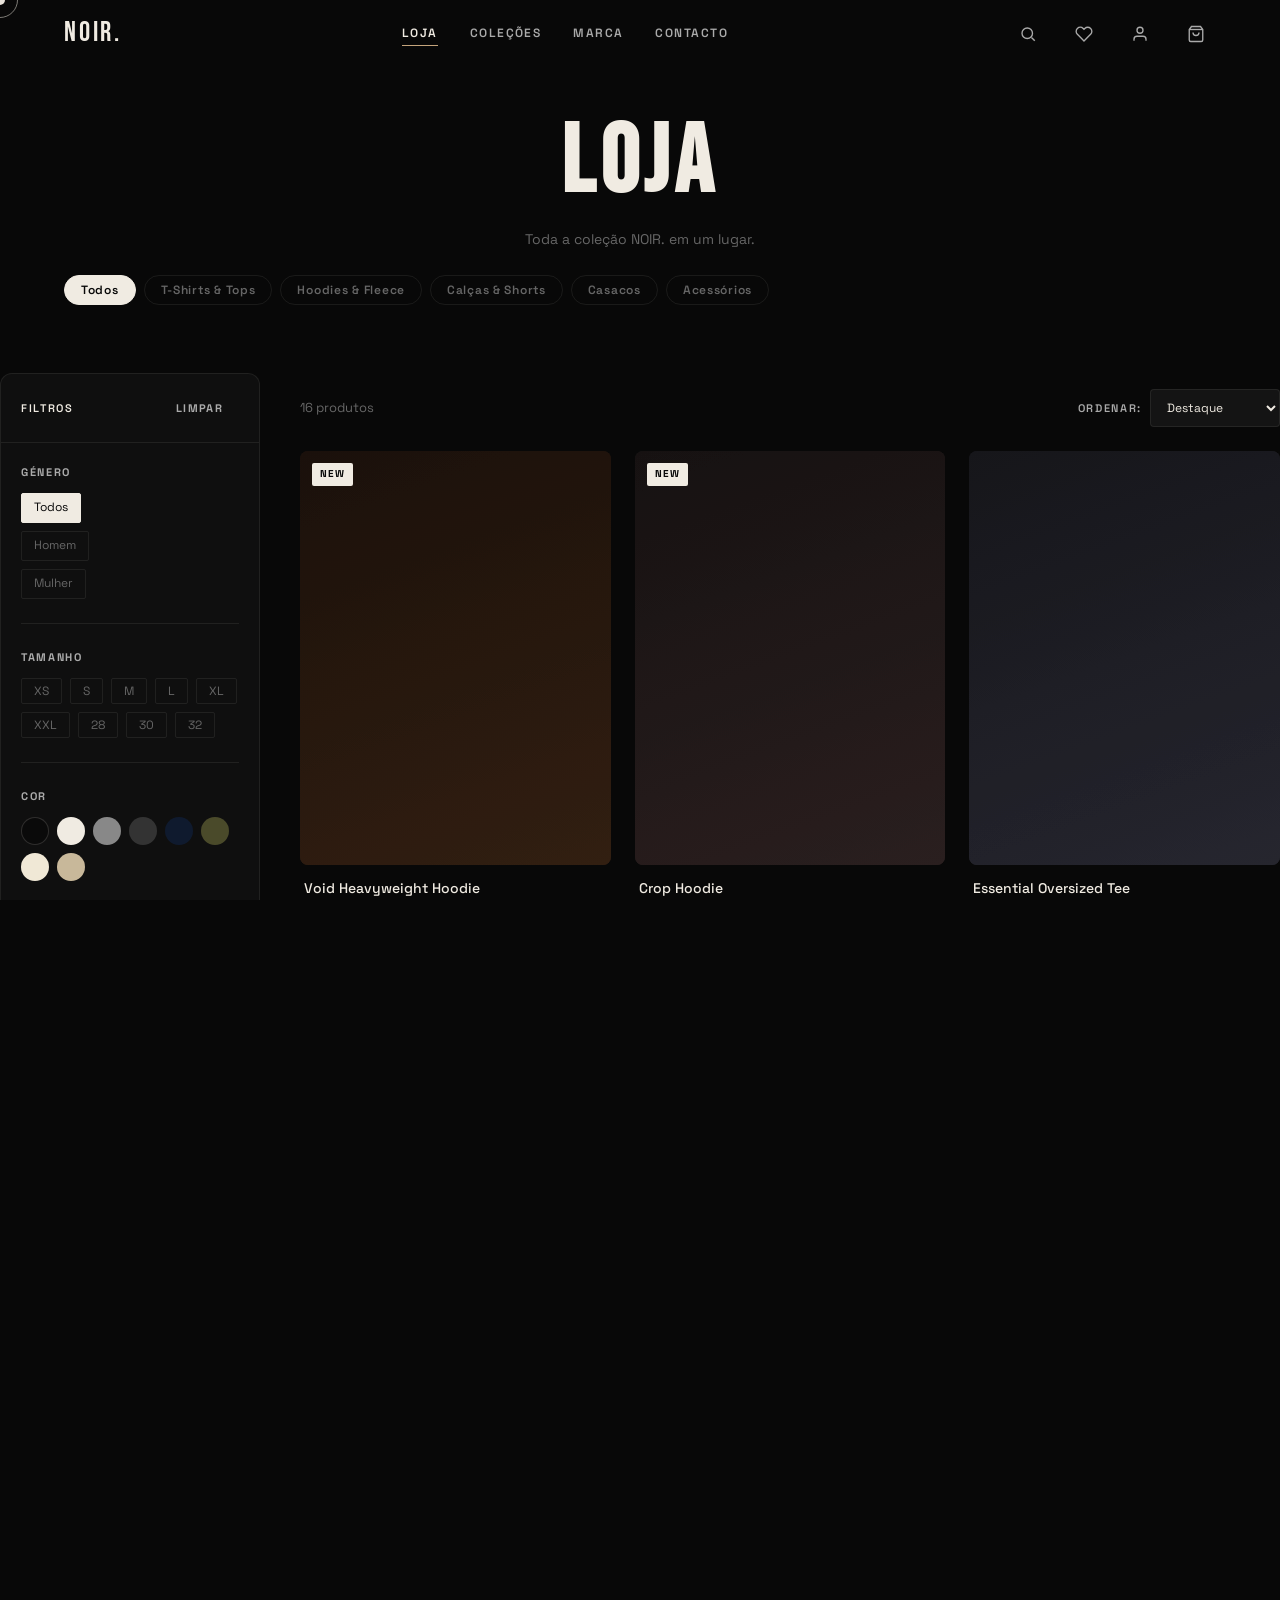
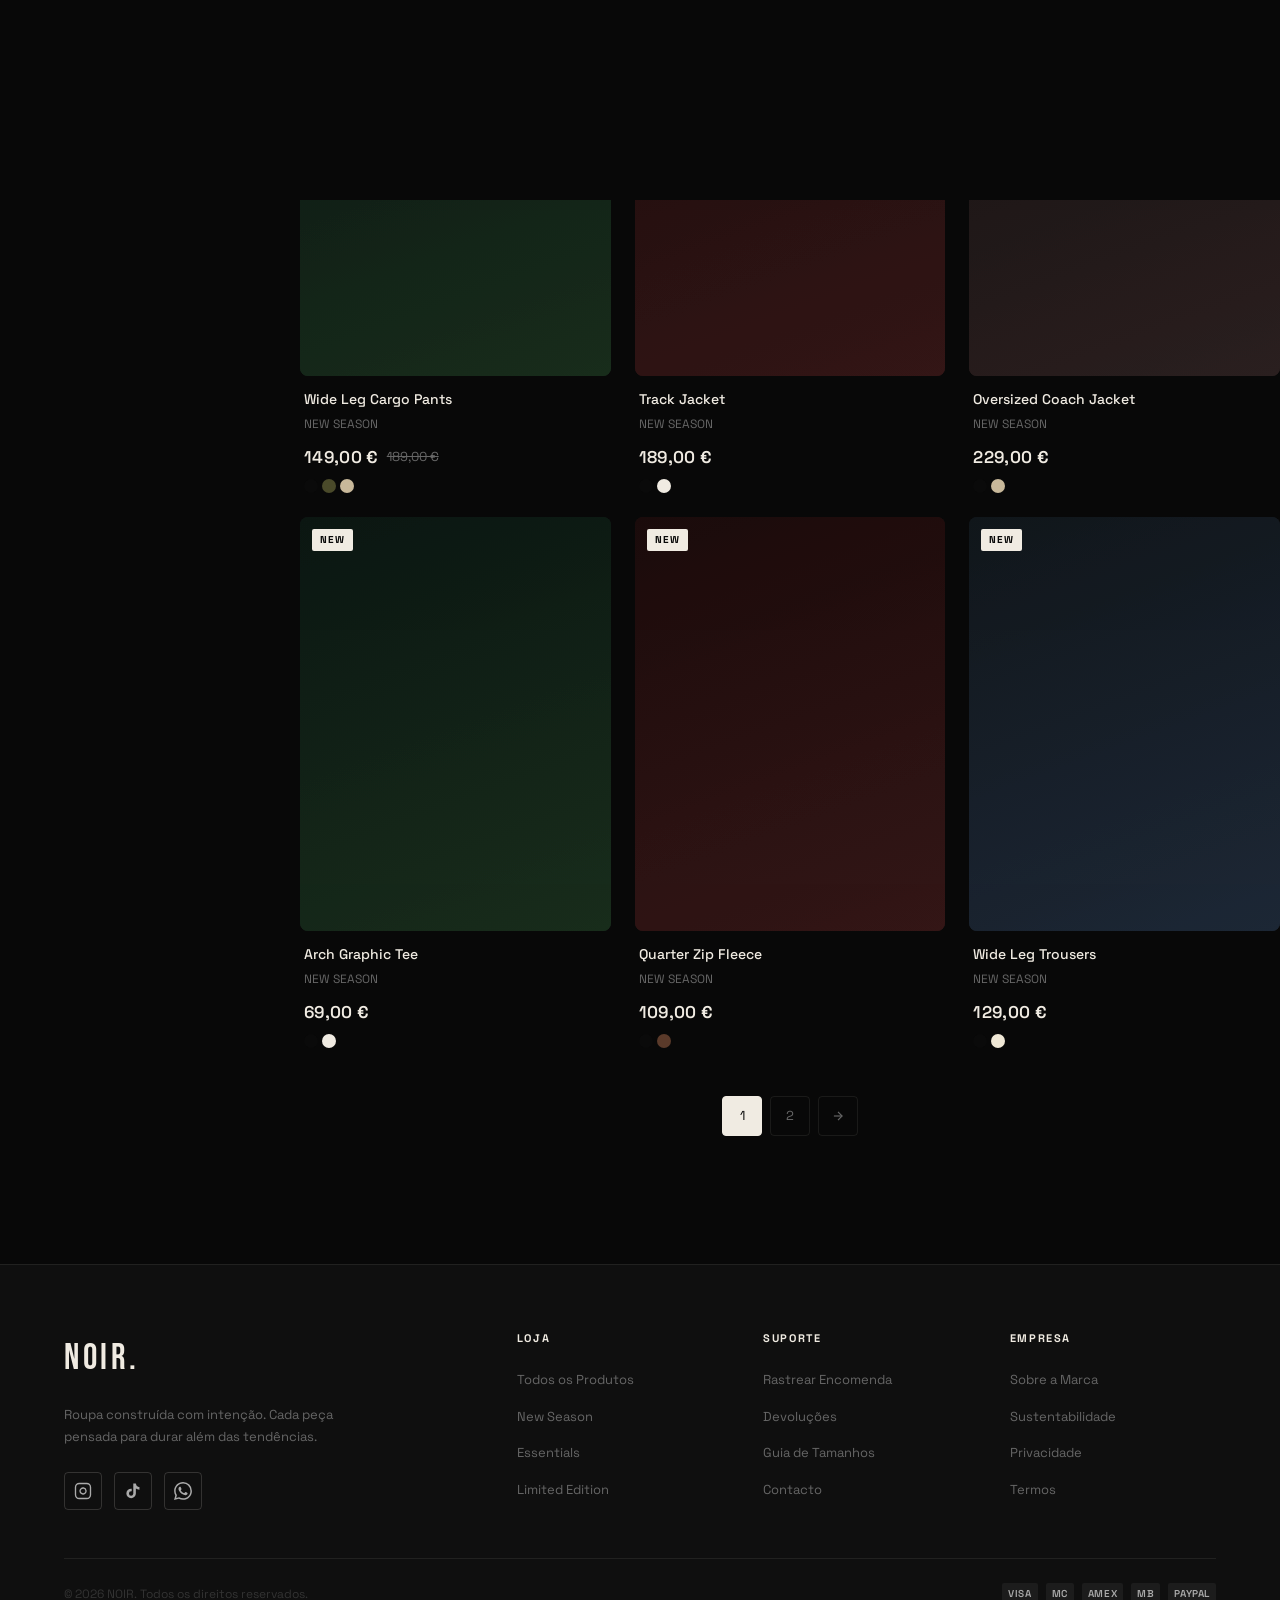
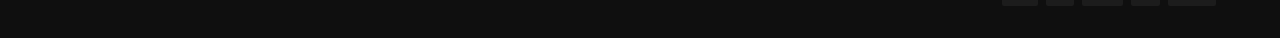
==== shop.html @ bdd71eda "init" ====
<!DOCTYPE html>
<html lang="pt">
<head>
  <meta charset="UTF-8">
  <meta name="viewport" content="width=device-width, initial-scale=1.0">
  <title>Loja — NOIR.</title>
  <meta name="description" content="Explora toda a coleção NOIR. Filtra por categoria, cor, tamanho e preço.">
  <link rel="preconnect" href="https://fonts.googleapis.com">
  <link rel="stylesheet" href="css/main.css">
  <link rel="stylesheet" href="css/animations.css">
  <style>
    .shop-layout {
      display: grid;
      grid-template-columns: 260px 1fr;
      gap: var(--s10);
      align-items: start;
    }
    .filter-panel {
      position: sticky;
      top: calc(var(--nav-h) + var(--s6));
    }
    .filter-panel-inner {
      background: var(--bg-2);
      border: 1px solid var(--border);
      border-radius: var(--r4);
      overflow: hidden;
    }
    .filter-panel-header {
      padding: var(--s4) var(--s5);
      border-bottom: 1px solid var(--border);
      display: flex;
      align-items: center;
      justify-content: space-between;
    }
    .filter-panel-body { padding: var(--s5); }
    .sort-bar {
      display: flex;
      align-items: center;
      justify-content: space-between;
      margin-bottom: var(--s6);
      gap: var(--s4);
      flex-wrap: wrap;
    }
    .cat-pills {
      display: flex;
      gap: var(--s2);
      flex-wrap: wrap;
      margin-bottom: var(--s5);
    }
    .cat-pill {
      padding: 6px var(--s4);
      border: 1px solid var(--border);
      border-radius: var(--rf);
      font-size: 12px;
      font-weight: 600;
      letter-spacing: .06em;
      color: var(--text-3);
      cursor: pointer;
      transition: all var(--t1);
      font-family: var(--font-ui);
    }
    .cat-pill:hover, .cat-pill.active {
      background: var(--text);
      color: var(--text-inv);
      border-color: var(--text);
    }
    .sort-select-wrap {
      display: flex;
      align-items: center;
      gap: var(--s2);
    }
    .sort-select-wrap select {
      background: var(--bg-3);
      border: 1px solid var(--border);
      color: var(--text);
      padding: 0 var(--s3);
      height: 38px;
      border-radius: var(--r2);
      font-size: 12px;
      font-family: var(--font-ui);
      cursor: pointer;
      outline: none;
    }
    .mobile-filter-bar {
      display: none;
      position: fixed;
      bottom: 0; left: 0; right: 0;
      padding: var(--s3) var(--pad);
      background: var(--bg-2);
      border-top: 1px solid var(--border);
      z-index: var(--z-sticky);
      gap: var(--s2);
    }
    @media (max-width: 900px) {
      .shop-layout { grid-template-columns: 1fr; }
      .filter-panel { display: none; }
      .filter-panel.open {
        display: block;
        position: fixed;
        inset: 0;
        top: var(--nav-h);
        z-index: var(--z-overlay);
        background: var(--bg);
        overflow-y: auto;
      }
      .filter-panel.open .filter-panel-inner {
        border-radius: 0;
        border: none;
        height: 100%;
      }
      .mobile-filter-bar { display: flex; }
      body { padding-bottom: 60px; }
    }
    @media (max-width: 600px) {
      .cat-pills { display: none; }
    }
  </style>
</head>
<body>

<div id="header"></div>

<!-- Page Header -->
<div class="page-header" style="padding-bottom:var(--s6)">
  <div class="container">
    <h1 class="page-header-title">Loja</h1>
    <p class="page-header-sub">Toda a coleção NOIR. em um lugar.</p>
  </div>
</div>

<!-- Category Pills -->
<div class="container">
  <div class="cat-pills" id="catPills">
    <button class="cat-pill" data-filter-cat="">Todos</button>
    <button class="cat-pill" data-filter-cat="tshirts">T-Shirts & Tops</button>
    <button class="cat-pill" data-filter-cat="hoodies">Hoodies & Fleece</button>
    <button class="cat-pill" data-filter-cat="pants">Calças & Shorts</button>
    <button class="cat-pill" data-filter-cat="outerwear">Casacos</button>
    <button class="cat-pill" data-filter-cat="accessories">Acessórios</button>
  </div>
</div>

<!-- Main -->
<div class="container section-sm">
  <div class="shop-layout">

    <!-- Sidebar Filters -->
    <aside class="filter-panel" id="filterPanel">
      <div class="filter-panel-inner">
        <div class="filter-panel-header">
          <span class="label" style="color:var(--text)">Filtros</span>
          <button class="btn btn-ghost btn-sm" onclick="clearAllFilters()">Limpar</button>
        </div>
        <div class="filter-panel-body">

          <!-- Gender -->
          <div class="filter-section">
            <div class="filter-title">Género</div>
            <div class="filter-options">
              <label class="filter-option">
                <input type="radio" name="gender" data-filter-gender="" style="display:none" checked>
                <span class="filter-size-chip" data-filter-gender="">Todos</span>
              </label>
              <label class="filter-option">
                <input type="radio" name="gender" data-filter-gender="men" style="display:none">
                <span class="filter-size-chip" data-filter-gender="men">Homem</span>
              </label>
              <label class="filter-option">
                <input type="radio" name="gender" data-filter-gender="women" style="display:none">
                <span class="filter-size-chip" data-filter-gender="women">Mulher</span>
              </label>
            </div>
          </div>
          <hr class="divider">

          <!-- Sizes -->
          <div class="filter-section">
            <div class="filter-title">Tamanho</div>
            <div class="filter-size-options">
              <button class="filter-size-chip" data-filter-size="XS">XS</button>
              <button class="filter-size-chip" data-filter-size="S">S</button>
              <button class="filter-size-chip" data-filter-size="M">M</button>
              <button class="filter-size-chip" data-filter-size="L">L</button>
              <button class="filter-size-chip" data-filter-size="XL">XL</button>
              <button class="filter-size-chip" data-filter-size="XXL">XXL</button>
              <button class="filter-size-chip" data-filter-size="28">28</button>
              <button class="filter-size-chip" data-filter-size="30">30</button>
              <button class="filter-size-chip" data-filter-size="32">32</button>
            </div>
          </div>
          <hr class="divider">

          <!-- Colors -->
          <div class="filter-section">
            <div class="filter-title">Cor</div>
            <div class="filter-color-options">
              <div class="filter-color-swatch" data-filter-color="Black" style="background:#0a0a0a;border:1px solid var(--border-2)" title="Black"></div>
              <div class="filter-color-swatch" data-filter-color="White" style="background:#f0ebe2" title="White"></div>
              <div class="filter-color-swatch" data-filter-color="Ash" style="background:#888" title="Ash"></div>
              <div class="filter-color-swatch" data-filter-color="Charcoal" style="background:#333" title="Charcoal"></div>
              <div class="filter-color-swatch" data-filter-color="Navy" style="background:#0f1a2e" title="Navy"></div>
              <div class="filter-color-swatch" data-filter-color="Olive" style="background:#4a4a2a" title="Olive"></div>
              <div class="filter-color-swatch" data-filter-color="Cream" style="background:#f0e8d6" title="Cream"></div>
              <div class="filter-color-swatch" data-filter-color="Stone" style="background:#c8b89a" title="Stone"></div>
            </div>
          </div>
          <hr class="divider">

          <!-- Price -->
          <div class="filter-section">
            <div class="filter-title">Preço máximo: <span id="priceVal" style="color:var(--text);font-weight:600">€300</span></div>
            <input type="range" id="priceRange" min="20" max="300" value="300" step="10">
          </div>
          <hr class="divider">

          <!-- Collection -->
          <div class="filter-section">
            <div class="filter-title">Coleção</div>
            <div class="filter-options">
              <button class="filter-size-chip" data-filter-cat="" style="margin-bottom:4px">Todas</button>
              <button class="filter-size-chip" onclick="shopState.collection='new-season';shopState.page=1;renderShopGrid()">New Season</button>
              <button class="filter-size-chip" onclick="shopState.collection='essentials';shopState.page=1;renderShopGrid()">Essentials</button>
              <button class="filter-size-chip" onclick="shopState.collection='summer-drop';shopState.page=1;renderShopGrid()">Summer Drop</button>
              <button class="filter-size-chip" onclick="shopState.collection='limited';shopState.page=1;renderShopGrid()">Limited</button>
            </div>
          </div>

        </div>
      </div>
    </aside>

    <!-- Product Grid -->
    <div>
      <!-- Active filters chips -->
      <div id="activeFilters" class="filter-active-chips"></div>

      <!-- Sort bar -->
      <div class="sort-bar">
        <span id="shopCount" style="font-size:13px;color:var(--text-3)">— produtos</span>
        <div class="sort-select-wrap">
          <span class="label">Ordenar:</span>
          <select id="sortSelect">
            <option value="featured">Destaque</option>
            <option value="new">Mais Recentes</option>
            <option value="price-asc">Preço: Menor</option>
            <option value="price-desc">Preço: Maior</option>
            <option value="rating">Avaliação</option>
          </select>
        </div>
      </div>

      <!-- Grid -->
      <div class="grid-3" id="shopGrid"></div>

      <!-- Pagination -->
      <div class="pagination" id="shopPagination"></div>
    </div>
  </div>
</div>

<!-- Mobile filter bar -->
<div class="mobile-filter-bar">
  <button class="btn btn-outline btn-full" id="filterToggle">
    <svg width="14" height="14" viewBox="0 0 24 24" fill="none" stroke="currentColor" stroke-width="2"><line x1="4" y1="6" x2="20" y2="6"/><line x1="8" y1="12" x2="20" y2="12"/><line x1="12" y1="18" x2="20" y2="18"/></svg>
    Filtros
  </button>
  <select id="sortSelectMobile" class="btn btn-outline btn-full" style="appearance:none;text-align:center">
    <option value="featured">Destaque</option>
    <option value="new">Mais Recentes</option>
    <option value="price-asc">Preço ↑</option>
    <option value="price-desc">Preço ↓</option>
  </select>
</div>

<div id="footer"></div>

<script src="js/data.js"></script>
<script src="js/app.js"></script>
<script src="js/cart.js"></script>
<script src="js/shop.js"></script>
<script>
document.addEventListener('DOMContentLoaded', () => {
  // Sync mobile sort
  const mobileSort = document.getElementById('sortSelectMobile');
  mobileSort?.addEventListener('change', () => {
    shopState.sort = mobileSort.value;
    shopState.page = 1;
    renderShopGrid();
    const mainSort = document.getElementById('sortSelect');
    if (mainSort) mainSort.value = mobileSort.value;
  });
});
</script>
</body>
</html>
---- css/main.css ----
@import url('https://fonts.googleapis.com/css2?family=Bebas+Neue&family=Space+Grotesk:wght@300;400;500;600;700&family=Cormorant+Garamond:ital,wght@0,400;0,600;1,400;1,600&display=swap');

/* ============================================================
   DESIGN TOKENS
   ============================================================ */
:root {
  --bg:        #080808;
  --bg-2:      #0f0f0f;
  --bg-3:      #141414;
  --bg-4:      #1c1c1c;
  --bg-5:      #242424;
  --surface:   #1a1a1a;

  --text:      #f0ebe2;
  --text-2:    #aaa;
  --text-3:    #666;
  --text-4:    #333;
  --text-inv:  #080808;

  --accent:    #c4a47c;
  --accent-2:  #d4b48c;
  --accent-3:  #a8886a;

  --green:     #4ec97a;
  --red:       #e05050;
  --yellow:    #e0b030;
  --blue:      #5090e0;

  --border:    rgba(240,235,226,0.08);
  --border-2:  rgba(240,235,226,0.16);
  --border-3:  rgba(240,235,226,0.25);

  --font-display:   'Bebas Neue', sans-serif;
  --font-ui:        'Space Grotesk', sans-serif;
  --font-editorial: 'Cormorant Garamond', serif;

  --s1:  4px; --s2: 8px;  --s3: 12px; --s4: 16px; --s5: 20px;
  --s6: 24px; --s8: 32px; --s10: 40px; --s12: 48px; --s14: 56px;
  --s16: 64px; --s20: 80px; --s24: 96px; --s32: 128px;

  --nav-h:  68px;
  --max-w:  1440px;
  --pad:    clamp(16px, 5vw, 80px);

  --r1: 2px; --r2: 4px; --r3: 8px; --r4: 12px; --r5: 16px; --rf: 100px;

  --t1: 0.15s ease;
  --t2: 0.3s ease;
  --t3: 0.5s ease;
  --t-spring: 0.45s cubic-bezier(0.175, 0.885, 0.32, 1.275);

  --shadow-sm: 0 2px 8px rgba(0,0,0,0.35);
  --shadow-md: 0 8px 24px rgba(0,0,0,0.45);
  --shadow-lg: 0 20px 60px rgba(0,0,0,0.55);
  --shadow-xl: 0 40px 100px rgba(0,0,0,0.65);

  --z-below: -1; --z-base: 1; --z-raised: 10;
  --z-dropdown: 100; --z-sticky: 200; --z-overlay: 300;
  --z-modal: 400; --z-toast: 500; --z-cursor: 9999;
}

/* ============================================================
   RESET
   ============================================================ */
*, *::before, *::after { box-sizing: border-box; margin: 0; padding: 0; }
html { scroll-behavior: smooth; font-size: 16px; }
body {
  background: var(--bg);
  color: var(--text);
  font-family: var(--font-ui);
  font-size: 15px;
  line-height: 1.65;
  overflow-x: hidden;
  -webkit-font-smoothing: antialiased;
  -moz-osx-font-smoothing: grayscale;
}
img, video { display: block; width: 100%; height: auto; object-fit: cover; }
a { color: inherit; text-decoration: none; transition: color var(--t1); }
button { background: none; border: none; cursor: pointer; font-family: inherit; color: inherit; }
ul, ol { list-style: none; }
input, select, textarea { font-family: inherit; }
h1,h2,h3,h4,h5,h6 { font-weight: 600; line-height: 1.2; }
p { max-width: 65ch; }

/* ============================================================
   SCROLLBAR
   ============================================================ */
::-webkit-scrollbar { width: 6px; height: 6px; }
::-webkit-scrollbar-track { background: var(--bg-2); }
::-webkit-scrollbar-thumb { background: var(--bg-5); border-radius: var(--rf); }
::-webkit-scrollbar-thumb:hover { background: var(--text-3); }

/* ============================================================
   CUSTOM CURSOR
   ============================================================ */
.cursor {
  position: fixed;
  width: 10px; height: 10px;
  background: var(--text);
  border-radius: 50%;
  pointer-events: none;
  transform: translate(-50%, -50%);
  z-index: var(--z-cursor);
  transition: transform 0.1s, width 0.3s, height 0.3s, background 0.3s;
  mix-blend-mode: difference;
}
.cursor-ring {
  position: fixed;
  width: 36px; height: 36px;
  border: 1px solid rgba(240,235,226,0.5);
  border-radius: 50%;
  pointer-events: none;
  transform: translate(-50%, -50%);
  z-index: var(--z-cursor);
  transition: transform 0.18s ease, width 0.35s, height 0.35s, border-color 0.3s;
}
.cursor.is-hovering { width: 6px; height: 6px; }
.cursor-ring.is-hovering { width: 56px; height: 56px; border-color: var(--accent); }
.cursor.is-clicking { transform: translate(-50%,-50%) scale(0.7); }
@media (pointer: coarse) { .cursor, .cursor-ring { display: none; } }

/* ============================================================
   TYPOGRAPHY
   ============================================================ */
.display-xl {
  font-family: var(--font-display);
  font-size: clamp(72px, 12vw, 200px);
  line-height: 0.9;
  letter-spacing: 0.02em;
  text-transform: uppercase;
}
.display-lg {
  font-family: var(--font-display);
  font-size: clamp(48px, 8vw, 120px);
  line-height: 0.92;
  letter-spacing: 0.02em;
  text-transform: uppercase;
}
.display-md {
  font-family: var(--font-display);
  font-size: clamp(36px, 5vw, 72px);
  line-height: 0.95;
  text-transform: uppercase;
  letter-spacing: 0.03em;
}
.display-sm {
  font-family: var(--font-display);
  font-size: clamp(24px, 3vw, 40px);
  line-height: 1;
  text-transform: uppercase;
  letter-spacing: 0.05em;
}
.editorial {
  font-family: var(--font-editorial);
  font-style: italic;
  font-size: clamp(18px, 2.5vw, 28px);
  font-weight: 400;
}
.label {
  font-size: 11px;
  font-weight: 600;
  letter-spacing: 0.15em;
  text-transform: uppercase;
  color: var(--text-2);
}
.price {
  font-size: 17px;
  font-weight: 600;
  letter-spacing: 0.02em;
}
.price-lg {
  font-size: 26px;
  font-weight: 700;
  letter-spacing: 0.01em;
}
.price-compare {
  font-size: 13px;
  font-weight: 400;
  color: var(--text-3);
  text-decoration: line-through;
}

/* ============================================================
   LAYOUT
   ============================================================ */
.container {
  width: 100%;
  max-width: var(--max-w);
  margin: 0 auto;
  padding: 0 var(--pad);
}
.container-sm {
  width: 100%;
  max-width: 900px;
  margin: 0 auto;
  padding: 0 var(--pad);
}
.grid-2 { display: grid; grid-template-columns: 1fr 1fr; gap: var(--s8); }
.grid-3 { display: grid; grid-template-columns: repeat(3, 1fr); gap: var(--s6); }
.grid-4 { display: grid; grid-template-columns: repeat(4, 1fr); gap: var(--s6); }
.flex { display: flex; }
.flex-center { display: flex; align-items: center; justify-content: center; }
.flex-between { display: flex; align-items: center; justify-content: space-between; }
.flex-col { display: flex; flex-direction: column; }
.gap-1 { gap: var(--s1); } .gap-2 { gap: var(--s2); } .gap-3 { gap: var(--s3); }
.gap-4 { gap: var(--s4); } .gap-6 { gap: var(--s6); } .gap-8 { gap: var(--s8); }

/* ============================================================
   SECTION
   ============================================================ */
.section { padding: var(--s20) 0; }
.section-lg { padding: var(--s32) 0; }
.section-sm { padding: var(--s12) 0; }
.section-header {
  display: flex;
  align-items: flex-end;
  justify-content: space-between;
  margin-bottom: var(--s10);
  gap: var(--s4);
}
.section-title {
  font-family: var(--font-display);
  font-size: clamp(28px, 4vw, 52px);
  text-transform: uppercase;
  letter-spacing: 0.04em;
  line-height: 1;
}
.section-link {
  font-size: 12px;
  font-weight: 600;
  letter-spacing: 0.12em;
  text-transform: uppercase;
  color: var(--text-2);
  display: flex;
  align-items: center;
  gap: var(--s2);
  white-space: nowrap;
  transition: color var(--t1);
}
.section-link:hover { color: var(--text); }
.section-link svg { transition: transform var(--t1); }
.section-link:hover svg { transform: translateX(4px); }

/* ============================================================
   NAVIGATION
   ============================================================ */
.nav {
  position: fixed;
  top: 0; left: 0; right: 0;
  height: var(--nav-h);
  z-index: var(--z-sticky);
  transition: background var(--t2), border-color var(--t2);
  border-bottom: 1px solid transparent;
}
.nav.scrolled {
  background: rgba(8,8,8,0.95);
  backdrop-filter: blur(20px);
  -webkit-backdrop-filter: blur(20px);
  border-bottom-color: var(--border);
}
.nav-inner {
  height: 100%;
  display: flex;
  align-items: center;
  justify-content: space-between;
  gap: var(--s8);
}
.nav-logo {
  font-family: var(--font-display);
  font-size: 28px;
  letter-spacing: 0.1em;
  color: var(--text);
  flex-shrink: 0;
  transition: opacity var(--t1);
}
.nav-logo:hover { opacity: 0.7; }
.nav-links {
  display: flex;
  align-items: center;
  gap: var(--s8);
}
.nav-link {
  font-size: 12px;
  font-weight: 600;
  letter-spacing: 0.12em;
  text-transform: uppercase;
  color: var(--text-2);
  transition: color var(--t1);
  position: relative;
}
.nav-link::after {
  content: '';
  position: absolute;
  bottom: -3px; left: 0; right: 100%;
  height: 1px;
  background: var(--accent);
  transition: right var(--t2);
}
.nav-link:hover { color: var(--text); }
.nav-link:hover::after { right: 0; }
.nav-link.active { color: var(--text); }
.nav-link.active::after { right: 0; }
.nav-actions {
  display: flex;
  align-items: center;
  gap: var(--s4);
}
.nav-icon-btn {
  width: 40px; height: 40px;
  display: flex;
  align-items: center;
  justify-content: center;
  color: var(--text-2);
  transition: color var(--t1);
  position: relative;
  border-radius: var(--r2);
}
.nav-icon-btn:hover { color: var(--text); }
.nav-cart-count {
  position: absolute;
  top: 3px; right: 3px;
  width: 16px; height: 16px;
  background: var(--accent);
  color: var(--text-inv);
  font-size: 10px;
  font-weight: 700;
  border-radius: var(--rf);
  display: flex;
  align-items: center;
  justify-content: center;
  line-height: 1;
  opacity: 0;
  transform: scale(0);
  transition: opacity var(--t1), transform var(--t-spring);
}
.nav-cart-count.visible { opacity: 1; transform: scale(1); }

/* Mobile menu toggle */
.nav-hamburger {
  display: none;
  width: 40px; height: 40px;
  align-items: center;
  justify-content: center;
  flex-direction: column;
  gap: 5px;
  cursor: pointer;
}
.nav-hamburger span {
  display: block;
  width: 22px; height: 1.5px;
  background: var(--text);
  transition: transform var(--t2), opacity var(--t2), width var(--t2);
  transform-origin: center;
}
.nav-hamburger.open span:nth-child(1) { transform: translateY(6.5px) rotate(45deg); }
.nav-hamburger.open span:nth-child(2) { opacity: 0; transform: scaleX(0); }
.nav-hamburger.open span:nth-child(3) { transform: translateY(-6.5px) rotate(-45deg); }

/* Mobile menu */
.mobile-menu {
  position: fixed;
  top: var(--nav-h); left: 0; right: 0; bottom: 0;
  background: var(--bg);
  z-index: calc(var(--z-sticky) - 1);
  padding: var(--s8) var(--pad);
  display: flex;
  flex-direction: column;
  transform: translateX(100%);
  transition: transform 0.4s cubic-bezier(0.77, 0, 0.175, 1);
  overflow-y: auto;
}
.mobile-menu.open { transform: translateX(0); }
.mobile-menu-links { margin-bottom: var(--s12); }
.mobile-menu-link {
  display: block;
  font-family: var(--font-display);
  font-size: 42px;
  letter-spacing: 0.04em;
  text-transform: uppercase;
  color: var(--text-3);
  padding: var(--s3) 0;
  border-bottom: 1px solid var(--border);
  transition: color var(--t1), padding-left var(--t2);
}
.mobile-menu-link:hover { color: var(--text); padding-left: var(--s4); }

/* Search overlay */
.search-overlay {
  position: fixed;
  inset: 0;
  background: rgba(8,8,8,0.97);
  z-index: var(--z-modal);
  display: flex;
  flex-direction: column;
  align-items: center;
  justify-content: flex-start;
  padding: var(--s24) var(--pad);
  opacity: 0;
  pointer-events: none;
  transition: opacity var(--t2);
}
.search-overlay.open { opacity: 1; pointer-events: all; }
.search-input-wrap {
  width: 100%;
  max-width: 700px;
  position: relative;
  margin-bottom: var(--s8);
}
.search-input {
  width: 100%;
  background: transparent;
  border: none;
  border-bottom: 1px solid var(--border-3);
  color: var(--text);
  font-family: var(--font-display);
  font-size: clamp(36px, 6vw, 72px);
  letter-spacing: 0.05em;
  text-transform: uppercase;
  padding: var(--s4) 0;
  outline: none;
}
.search-input::placeholder { color: var(--text-4); }
.search-close {
  position: fixed;
  top: var(--s6); right: var(--s6);
  width: 48px; height: 48px;
  display: flex;
  align-items: center;
  justify-content: center;
  color: var(--text-2);
  transition: color var(--t1);
}
.search-close:hover { color: var(--text); }
.search-results {
  width: 100%;
  max-width: 700px;
  display: grid;
  grid-template-columns: repeat(auto-fill, minmax(160px, 1fr));
  gap: var(--s4);
}

/* ============================================================
   CART SIDEBAR
   ============================================================ */
.cart-overlay {
  position: fixed;
  inset: 0;
  background: rgba(0,0,0,0.6);
  z-index: var(--z-overlay);
  opacity: 0;
  pointer-events: none;
  transition: opacity var(--t2);
  backdrop-filter: blur(4px);
}
.cart-overlay.open { opacity: 1; pointer-events: all; }
.cart-sidebar {
  position: fixed;
  top: 0; right: 0; bottom: 0;
  width: min(440px, 100vw);
  background: var(--bg-2);
  z-index: var(--z-modal);
  display: flex;
  flex-direction: column;
  transform: translateX(100%);
  transition: transform 0.45s cubic-bezier(0.77, 0, 0.175, 1);
  border-left: 1px solid var(--border);
}
.cart-sidebar.open { transform: translateX(0); }
.cart-sidebar-header {
  display: flex;
  align-items: center;
  justify-content: space-between;
  padding: var(--s5) var(--s6);
  border-bottom: 1px solid var(--border);
  flex-shrink: 0;
}
.cart-sidebar-title {
  font-family: var(--font-display);
  font-size: 20px;
  letter-spacing: 0.08em;
  text-transform: uppercase;
}
.cart-items-wrap {
  flex: 1;
  overflow-y: auto;
  padding: var(--s4) var(--s6);
}
.cart-item {
  display: flex;
  gap: var(--s4);
  padding: var(--s4) 0;
  border-bottom: 1px solid var(--border);
}
.cart-item:last-child { border-bottom: none; }
.cart-item-img {
  width: 84px; height: 100px;
  flex-shrink: 0;
  border-radius: var(--r2);
  overflow: hidden;
  background: var(--bg-4);
}
.cart-item-img .product-placeholder {
  width: 100%; height: 100%;
}
.cart-item-info { flex: 1; min-width: 0; }
.cart-item-name {
  font-size: 13px;
  font-weight: 600;
  margin-bottom: var(--s1);
  white-space: nowrap;
  overflow: hidden;
  text-overflow: ellipsis;
}
.cart-item-meta { font-size: 12px; color: var(--text-3); margin-bottom: var(--s3); }
.cart-item-bottom { display: flex; align-items: center; justify-content: space-between; }
.cart-item-price { font-size: 14px; font-weight: 600; }
.cart-qty {
  display: flex;
  align-items: center;
  gap: var(--s2);
  background: var(--bg-3);
  border-radius: var(--r2);
  padding: var(--s1);
}
.cart-qty-btn {
  width: 26px; height: 26px;
  display: flex;
  align-items: center;
  justify-content: center;
  color: var(--text-2);
  transition: color var(--t1);
  font-size: 16px;
  line-height: 1;
}
.cart-qty-btn:hover { color: var(--text); }
.cart-qty-num { font-size: 13px; font-weight: 600; min-width: 20px; text-align: center; }
.cart-item-remove {
  color: var(--text-3);
  font-size: 11px;
  transition: color var(--t1);
  margin-top: var(--s2);
  display: block;
  cursor: pointer;
  background: none;
  border: none;
  font-family: inherit;
  letter-spacing: 0.05em;
  text-transform: uppercase;
}
.cart-item-remove:hover { color: var(--red); }
.cart-sidebar-footer {
  padding: var(--s5) var(--s6);
  border-top: 1px solid var(--border);
  flex-shrink: 0;
}
.cart-subtotal {
  display: flex;
  justify-content: space-between;
  align-items: center;
  margin-bottom: var(--s4);
  font-size: 13px;
}
.cart-subtotal-label { color: var(--text-2); text-transform: uppercase; letter-spacing: 0.08em; font-size: 11px; }
.cart-subtotal-value { font-weight: 700; font-size: 18px; }
.cart-empty-msg {
  text-align: center;
  padding: var(--s16) var(--s6);
  color: var(--text-3);
}
.cart-empty-msg svg { margin: 0 auto var(--s4); opacity: 0.3; }
.cart-empty-msg p { font-size: 14px; margin: 0 auto; }

/* ============================================================
   FOOTER
   ============================================================ */
.footer {
  background: var(--bg-2);
  border-top: 1px solid var(--border);
  padding: var(--s16) 0 var(--s8);
  margin-top: var(--s20);
}
.footer-grid {
  display: grid;
  grid-template-columns: 2fr 1fr 1fr 1fr;
  gap: var(--s10);
  margin-bottom: var(--s12);
}
.footer-logo {
  font-family: var(--font-display);
  font-size: 36px;
  letter-spacing: 0.1em;
  margin-bottom: var(--s4);
  color: var(--text);
}
.footer-tagline {
  font-size: 13px;
  color: var(--text-3);
  line-height: 1.7;
  margin-bottom: var(--s6);
  max-width: 280px;
}
.footer-social {
  display: flex;
  gap: var(--s3);
}
.footer-social-link {
  width: 38px; height: 38px;
  border: 1px solid var(--border-2);
  border-radius: var(--r2);
  display: flex;
  align-items: center;
  justify-content: center;
  color: var(--text-2);
  transition: all var(--t1);
}
.footer-social-link:hover {
  border-color: var(--accent);
  color: var(--accent);
  background: rgba(196,164,124,0.08);
}
.footer-col-title {
  font-size: 11px;
  font-weight: 700;
  letter-spacing: 0.15em;
  text-transform: uppercase;
  color: var(--text);
  margin-bottom: var(--s5);
}
.footer-links { display: flex; flex-direction: column; gap: var(--s3); }
.footer-link {
  font-size: 13px;
  color: var(--text-3);
  transition: color var(--t1);
}
.footer-link:hover { color: var(--text); }
.footer-bottom {
  display: flex;
  align-items: center;
  justify-content: space-between;
  padding-top: var(--s6);
  border-top: 1px solid var(--border);
  font-size: 12px;
  color: var(--text-4);
  gap: var(--s4);
  flex-wrap: wrap;
}
.footer-payment {
  display: flex;
  gap: var(--s2);
  align-items: center;
}
.payment-icon {
  padding: 3px 6px;
  background: var(--bg-4);
  border-radius: var(--r1);
  font-size: 10px;
  font-weight: 600;
  letter-spacing: 0.06em;
  color: var(--text-2);
}

/* ============================================================
   BUTTONS
   ============================================================ */
.btn {
  display: inline-flex;
  align-items: center;
  justify-content: center;
  gap: var(--s2);
  padding: 0 var(--s6);
  height: 48px;
  font-size: 12px;
  font-weight: 700;
  letter-spacing: 0.12em;
  text-transform: uppercase;
  border-radius: var(--r2);
  transition: all var(--t1);
  cursor: pointer;
  white-space: nowrap;
  position: relative;
  overflow: hidden;
  font-family: var(--font-ui);
}
.btn::after {
  content: '';
  position: absolute;
  inset: 0;
  background: rgba(255,255,255,0.06);
  opacity: 0;
  transition: opacity var(--t1);
}
.btn:hover::after { opacity: 1; }
.btn-primary {
  background: var(--text);
  color: var(--text-inv);
  border: 1px solid var(--text);
}
.btn-primary:hover {
  background: var(--accent);
  border-color: var(--accent);
  color: var(--text-inv);
}
.btn-outline {
  background: transparent;
  color: var(--text);
  border: 1px solid var(--border-2);
}
.btn-outline:hover { border-color: var(--text); }
.btn-ghost {
  background: transparent;
  color: var(--text-2);
  border: none;
}
.btn-ghost:hover { color: var(--text); }
.btn-accent {
  background: var(--accent);
  color: var(--text-inv);
  border: 1px solid var(--accent);
}
.btn-accent:hover { background: var(--accent-2); border-color: var(--accent-2); }
.btn-danger { background: var(--red); color: #fff; border: 1px solid var(--red); }
.btn-sm { height: 36px; padding: 0 var(--s4); font-size: 11px; }
.btn-lg { height: 56px; padding: 0 var(--s10); font-size: 13px; }
.btn-full { width: 100%; }
.btn-icon {
  width: 40px; height: 40px;
  padding: 0;
  border-radius: var(--r2);
  border: 1px solid var(--border-2);
  color: var(--text-2);
}
.btn-icon:hover { border-color: var(--border-3); color: var(--text); }
.btn[disabled] { opacity: 0.4; cursor: not-allowed; pointer-events: none; }
.btn-loading { pointer-events: none; }
.btn-loading::before {
  content: '';
  width: 14px; height: 14px;
  border: 2px solid currentColor;
  border-top-color: transparent;
  border-radius: 50%;
  animation: spin 0.7s linear infinite;
  margin-right: var(--s2);
}

/* ============================================================
   PRODUCT CARD
   ============================================================ */
.product-card {
  position: relative;
  cursor: pointer;
}
.product-card-media {
  position: relative;
  overflow: hidden;
  border-radius: var(--r3);
  background: var(--bg-3);
  aspect-ratio: 3/4;
  margin-bottom: var(--s3);
}
.product-card-media img,
.product-card-media .product-placeholder {
  width: 100%; height: 100%;
  object-fit: cover;
  transition: transform 0.6s ease, opacity 0.4s ease;
}
.product-card-img-hover {
  position: absolute;
  inset: 0;
  opacity: 0;
  transition: opacity 0.4s ease;
}
.product-card:hover .product-card-media img { transform: scale(1.04); }
.product-card:hover .product-card-img-hover { opacity: 1; }
.product-card:hover .product-card-img-main { opacity: 0; }
.product-card-actions {
  position: absolute;
  bottom: var(--s3); left: var(--s3); right: var(--s3);
  display: flex;
  gap: var(--s2);
  transform: translateY(8px);
  opacity: 0;
  transition: all var(--t2);
}
.product-card:hover .product-card-actions { transform: translateY(0); opacity: 1; }
.product-card-action {
  flex: 1;
  height: 40px;
  background: rgba(8,8,8,0.9);
  backdrop-filter: blur(8px);
  color: var(--text);
  font-size: 11px;
  font-weight: 600;
  letter-spacing: 0.1em;
  text-transform: uppercase;
  border-radius: var(--r2);
  display: flex;
  align-items: center;
  justify-content: center;
  gap: var(--s1);
  transition: background var(--t1);
  border: none;
  cursor: pointer;
  font-family: var(--font-ui);
}
.product-card-action:hover { background: var(--text); color: var(--text-inv); }
.product-card-action-icon {
  width: 40px;
  flex: none;
}
.product-card-badges {
  position: absolute;
  top: var(--s3); left: var(--s3);
  display: flex;
  flex-direction: column;
  gap: var(--s1);
}
.badge {
  padding: 3px var(--s2);
  font-size: 10px;
  font-weight: 700;
  letter-spacing: 0.1em;
  text-transform: uppercase;
  border-radius: var(--r1);
}
.badge-new { background: var(--text); color: var(--text-inv); }
.badge-sale { background: var(--red); color: #fff; }
.badge-limited { background: var(--accent); color: var(--text-inv); }
.badge-sold-out { background: var(--bg-5); color: var(--text-2); }
.product-card-wishlist {
  position: absolute;
  top: var(--s3); right: var(--s3);
  width: 36px; height: 36px;
  background: rgba(8,8,8,0.7);
  backdrop-filter: blur(8px);
  border-radius: var(--rf);
  display: flex;
  align-items: center;
  justify-content: center;
  color: var(--text-2);
  transition: all var(--t1);
  opacity: 0;
  border: none;
  cursor: pointer;
}
.product-card:hover .product-card-wishlist { opacity: 1; }
.product-card-wishlist:hover, .product-card-wishlist.active { color: var(--red); background: rgba(8,8,8,0.9); }
.product-card-wishlist.active { opacity: 1; }
.product-card-info { padding: 0 var(--s1); }
.product-card-name {
  font-size: 14px;
  font-weight: 500;
  margin-bottom: var(--s1);
  white-space: nowrap;
  overflow: hidden;
  text-overflow: ellipsis;
  color: var(--text);
}
.product-card-meta {
  font-size: 12px;
  color: var(--text-3);
  margin-bottom: var(--s2);
}
.product-card-price {
  display: flex;
  align-items: center;
  gap: var(--s2);
}
.product-card-colors {
  display: flex;
  gap: var(--s1);
  margin-top: var(--s2);
}
.color-dot {
  width: 14px; height: 14px;
  border-radius: 50%;
  border: 1.5px solid transparent;
  cursor: pointer;
  transition: border-color var(--t1), transform var(--t1);
}
.color-dot:hover, .color-dot.active { border-color: var(--text); transform: scale(1.2); }

/* Product placeholder gradients */
.product-placeholder {
  width: 100%; height: 100%;
  display: flex;
  align-items: center;
  justify-content: center;
}
.ph-1 { background: linear-gradient(160deg, #141418 0%, #22222a 100%); }
.ph-2 { background: linear-gradient(160deg, #180f0a 0%, #2d1c10 100%); }
.ph-3 { background: linear-gradient(160deg, #0a1410 0%, #162819 100%); }
.ph-4 { background: linear-gradient(160deg, #0f0f18 0%, #1c1c2e 100%); }
.ph-5 { background: linear-gradient(160deg, #180a0a 0%, #2e1414 100%); }
.ph-6 { background: linear-gradient(160deg, #141818 0%, #1f2828 100%); }
.ph-7 { background: linear-gradient(160deg, #141010 0%, #261c1c 100%); }
.ph-8 { background: linear-gradient(160deg, #0f1418 0%, #1a2330 100%); }

/* ============================================================
   FORMS
   ============================================================ */
.form-group { display: flex; flex-direction: column; gap: var(--s2); }
.form-label {
  font-size: 11px;
  font-weight: 600;
  letter-spacing: 0.12em;
  text-transform: uppercase;
  color: var(--text-2);
}
.form-input,
.form-select,
.form-textarea {
  background: var(--bg-3);
  border: 1px solid var(--border);
  color: var(--text);
  font-family: var(--font-ui);
  font-size: 14px;
  padding: 0 var(--s4);
  height: 48px;
  border-radius: var(--r2);
  outline: none;
  transition: border-color var(--t1), background var(--t1);
  width: 100%;
}
.form-textarea { height: auto; padding: var(--s3) var(--s4); resize: vertical; min-height: 120px; }
.form-input:focus, .form-select:focus, .form-textarea:focus {
  border-color: var(--border-3);
  background: var(--bg-4);
}
.form-input::placeholder, .form-textarea::placeholder { color: var(--text-4); }
.form-input.error { border-color: var(--red); }
.form-error { font-size: 12px; color: var(--red); margin-top: var(--s1); }
.form-row { display: grid; grid-template-columns: 1fr 1fr; gap: var(--s4); }
.form-select { appearance: none; cursor: pointer; }
.form-checkbox-wrap {
  display: flex;
  align-items: center;
  gap: var(--s3);
  cursor: pointer;
}
.form-checkbox {
  width: 18px; height: 18px;
  border: 1.5px solid var(--border-2);
  border-radius: var(--r1);
  background: var(--bg-3);
  appearance: none;
  cursor: pointer;
  position: relative;
  flex-shrink: 0;
  transition: all var(--t1);
}
.form-checkbox:checked {
  background: var(--text);
  border-color: var(--text);
}
.form-checkbox:checked::after {
  content: '';
  position: absolute;
  top: 2px; left: 5px;
  width: 5px; height: 9px;
  border: 2px solid var(--bg);
  border-top: none; border-left: none;
  transform: rotate(45deg);
}
.form-checkbox-label { font-size: 13px; color: var(--text-2); }

/* ============================================================
   MODAL
   ============================================================ */
.modal-overlay {
  position: fixed;
  inset: 0;
  background: rgba(0,0,0,0.7);
  z-index: var(--z-modal);
  display: flex;
  align-items: center;
  justify-content: center;
  padding: var(--s6);
  opacity: 0;
  pointer-events: none;
  transition: opacity var(--t2);
  backdrop-filter: blur(4px);
}
.modal-overlay.open { opacity: 1; pointer-events: all; }
.modal {
  background: var(--bg-2);
  border: 1px solid var(--border);
  border-radius: var(--r4);
  padding: var(--s8);
  width: 100%;
  max-width: 560px;
  max-height: 90vh;
  overflow-y: auto;
  transform: scale(0.95) translateY(16px);
  transition: transform var(--t2);
}
.modal-overlay.open .modal { transform: scale(1) translateY(0); }
.modal-header {
  display: flex;
  align-items: center;
  justify-content: space-between;
  margin-bottom: var(--s6);
}
.modal-title {
  font-family: var(--font-display);
  font-size: 24px;
  letter-spacing: 0.06em;
  text-transform: uppercase;
}

/* ============================================================
   TOAST NOTIFICATIONS
   ============================================================ */
.toast-container {
  position: fixed;
  bottom: var(--s6);
  left: 50%;
  transform: translateX(-50%);
  z-index: var(--z-toast);
  display: flex;
  flex-direction: column;
  align-items: center;
  gap: var(--s2);
  pointer-events: none;
}
.toast {
  background: var(--bg-4);
  border: 1px solid var(--border-2);
  border-radius: var(--rf);
  padding: var(--s3) var(--s5);
  font-size: 13px;
  color: var(--text);
  display: flex;
  align-items: center;
  gap: var(--s3);
  backdrop-filter: blur(12px);
  white-space: nowrap;
  animation: toastIn 0.4s var(--t-spring) forwards;
  box-shadow: var(--shadow-md);
  pointer-events: all;
}
.toast.toast-success { border-color: rgba(78,201,122,0.3); }
.toast.toast-error { border-color: rgba(224,80,80,0.3); }
.toast.toast-out { animation: toastOut 0.3s ease forwards; }
.toast-dot {
  width: 6px; height: 6px;
  border-radius: 50%;
  background: var(--accent);
  flex-shrink: 0;
}
.toast.toast-success .toast-dot { background: var(--green); }
.toast.toast-error .toast-dot { background: var(--red); }

/* ============================================================
   NEWSLETTER POPUP
   ============================================================ */
.newsletter-popup {
  position: fixed;
  bottom: var(--s6);
  right: var(--s6);
  width: min(420px, calc(100vw - 32px));
  background: var(--bg-2);
  border: 1px solid var(--border-2);
  border-radius: var(--r4);
  padding: var(--s8);
  z-index: var(--z-modal);
  transform: translateY(20px);
  opacity: 0;
  pointer-events: none;
  transition: all 0.5s cubic-bezier(0.34, 1.56, 0.64, 1);
  box-shadow: var(--shadow-xl);
}
.newsletter-popup.visible { transform: translateY(0); opacity: 1; pointer-events: all; }
.newsletter-popup-close {
  position: absolute;
  top: var(--s4); right: var(--s4);
  width: 32px; height: 32px;
  display: flex;
  align-items: center;
  justify-content: center;
  color: var(--text-3);
  transition: color var(--t1);
  cursor: pointer;
}
.newsletter-popup-close:hover { color: var(--text); }
.newsletter-popup-tag {
  font-size: 10px;
  font-weight: 700;
  letter-spacing: 0.15em;
  text-transform: uppercase;
  color: var(--accent);
  margin-bottom: var(--s3);
}
.newsletter-popup-title {
  font-family: var(--font-display);
  font-size: 28px;
  letter-spacing: 0.04em;
  text-transform: uppercase;
  line-height: 1;
  margin-bottom: var(--s2);
}
.newsletter-popup-sub {
  font-size: 13px;
  color: var(--text-3);
  margin-bottom: var(--s5);
  max-width: 100%;
}
.newsletter-popup-form { display: flex; gap: var(--s2); }
.newsletter-popup-input {
  flex: 1;
  height: 44px;
  background: var(--bg-4);
  border: 1px solid var(--border);
  border-radius: var(--r2);
  color: var(--text);
  font-family: var(--font-ui);
  font-size: 13px;
  padding: 0 var(--s4);
  outline: none;
  transition: border-color var(--t1);
}
.newsletter-popup-input:focus { border-color: var(--border-3); }
.newsletter-popup-input::placeholder { color: var(--text-4); }
.newsletter-popup-btn {
  height: 44px;
  padding: 0 var(--s5);
  background: var(--text);
  color: var(--text-inv);
  border-radius: var(--r2);
  font-size: 11px;
  font-weight: 700;
  letter-spacing: 0.1em;
  text-transform: uppercase;
  border: none;
  cursor: pointer;
  font-family: var(--font-ui);
  white-space: nowrap;
  transition: background var(--t1);
}
.newsletter-popup-btn:hover { background: var(--accent); }

/* ============================================================
   STAR RATING
   ============================================================ */
.stars {
  display: flex;
  gap: 2px;
  color: var(--accent);
  font-size: 13px;
}
.stars-wrap { display: flex; align-items: center; gap: var(--s2); }
.stars-count { font-size: 12px; color: var(--text-3); }

/* ============================================================
   TABS
   ============================================================ */
.tabs { border-bottom: 1px solid var(--border); display: flex; gap: 0; }
.tab-btn {
  padding: var(--s3) var(--s5);
  font-size: 12px;
  font-weight: 600;
  letter-spacing: 0.1em;
  text-transform: uppercase;
  color: var(--text-3);
  border: none;
  border-bottom: 2px solid transparent;
  margin-bottom: -1px;
  cursor: pointer;
  transition: all var(--t1);
  font-family: var(--font-ui);
}
.tab-btn:hover { color: var(--text-2); }
.tab-btn.active { color: var(--text); border-bottom-color: var(--accent); }
.tab-panel { display: none; padding: var(--s6) 0; }
.tab-panel.active { display: block; }

/* ============================================================
   BREADCRUMB
   ============================================================ */
.breadcrumb {
  display: flex;
  align-items: center;
  gap: var(--s2);
  font-size: 12px;
  color: var(--text-3);
  margin-bottom: var(--s6);
}
.breadcrumb a { transition: color var(--t1); }
.breadcrumb a:hover { color: var(--text); }
.breadcrumb-sep { color: var(--text-4); }
.breadcrumb-current { color: var(--text-2); }

/* ============================================================
   PAGINATION
   ============================================================ */
.pagination {
  display: flex;
  align-items: center;
  justify-content: center;
  gap: var(--s2);
  margin-top: var(--s12);
}
.page-btn {
  width: 40px; height: 40px;
  display: flex;
  align-items: center;
  justify-content: center;
  border: 1px solid var(--border);
  border-radius: var(--r2);
  font-size: 13px;
  color: var(--text-3);
  transition: all var(--t1);
  cursor: pointer;
  font-family: var(--font-ui);
}
.page-btn:hover { border-color: var(--border-2); color: var(--text); }
.page-btn.active { background: var(--text); color: var(--text-inv); border-color: var(--text); }

/* ============================================================
   SIZE SELECTOR
   ============================================================ */
.size-grid { display: flex; flex-wrap: wrap; gap: var(--s2); }
.size-btn {
  min-width: 52px;
  height: 44px;
  border: 1px solid var(--border);
  border-radius: var(--r2);
  font-size: 13px;
  font-weight: 600;
  color: var(--text-2);
  cursor: pointer;
  transition: all var(--t1);
  font-family: var(--font-ui);
  padding: 0 var(--s3);
  position: relative;
}
.size-btn:hover { border-color: var(--border-2); color: var(--text); }
.size-btn.active { background: var(--text); color: var(--text-inv); border-color: var(--text); }
.size-btn.out-of-stock {
  opacity: 0.35;
  cursor: not-allowed;
  text-decoration: line-through;
}

/* ============================================================
   DIVIDER
   ============================================================ */
.divider {
  border: none;
  border-top: 1px solid var(--border);
  margin: var(--s6) 0;
}

/* ============================================================
   BENEFITS BAR
   ============================================================ */
.benefits-bar {
  background: var(--bg-2);
  border-top: 1px solid var(--border);
  border-bottom: 1px solid var(--border);
  padding: var(--s5) 0;
}
.benefits-list {
  display: flex;
  align-items: center;
  justify-content: center;
  gap: var(--s10);
  flex-wrap: wrap;
}
.benefit-item {
  display: flex;
  align-items: center;
  gap: var(--s3);
  font-size: 12px;
  font-weight: 500;
  letter-spacing: 0.04em;
  color: var(--text-2);
}
.benefit-item svg { color: var(--accent); flex-shrink: 0; }

/* ============================================================
   SKELETON LOADING
   ============================================================ */
.skeleton {
  background: linear-gradient(90deg, var(--bg-3) 0%, var(--bg-4) 50%, var(--bg-3) 100%);
  background-size: 200% 100%;
  animation: shimmer 1.5s infinite;
  border-radius: var(--r2);
}
.skeleton-card { aspect-ratio: 3/4; border-radius: var(--r3); }
.skeleton-line { height: 14px; margin-bottom: var(--s2); }
.skeleton-line.short { width: 60%; }

/* ============================================================
   PAGE HEADER
   ============================================================ */
.page-header {
  padding: calc(var(--nav-h) + var(--s12)) 0 var(--s12);
  text-align: center;
}
.page-header-title {
  font-family: var(--font-display);
  font-size: clamp(48px, 8vw, 96px);
  text-transform: uppercase;
  letter-spacing: 0.06em;
  line-height: 1;
  margin-bottom: var(--s4);
}
.page-header-sub {
  font-size: 14px;
  color: var(--text-3);
  max-width: 480px;
  margin: 0 auto;
}

/* ============================================================
   ACCORDION
   ============================================================ */
.accordion-item { border-bottom: 1px solid var(--border); }
.accordion-trigger {
  display: flex;
  align-items: center;
  justify-content: space-between;
  width: 100%;
  padding: var(--s4) 0;
  font-size: 13px;
  font-weight: 600;
  letter-spacing: 0.06em;
  text-transform: uppercase;
  color: var(--text-2);
  cursor: pointer;
  transition: color var(--t1);
  font-family: var(--font-ui);
  border: none;
  background: none;
}
.accordion-trigger:hover { color: var(--text); }
.accordion-trigger svg {
  transition: transform var(--t2);
  flex-shrink: 0;
  color: var(--text-3);
}
.accordion-item.open .accordion-trigger svg { transform: rotate(180deg); }
.accordion-content {
  max-height: 0;
  overflow: hidden;
  transition: max-height 0.4s ease, padding 0.3s ease;
}
.accordion-item.open .accordion-content { max-height: 500px; }
.accordion-body {
  font-size: 13px;
  color: var(--text-3);
  line-height: 1.7;
  padding-bottom: var(--s4);
}

/* ============================================================
   ORDER SUMMARY (cart/checkout)
   ============================================================ */
.order-summary {
  background: var(--bg-2);
  border: 1px solid var(--border);
  border-radius: var(--r4);
  padding: var(--s6);
}
.order-summary-title {
  font-family: var(--font-display);
  font-size: 16px;
  letter-spacing: 0.08em;
  text-transform: uppercase;
  margin-bottom: var(--s5);
}
.order-line {
  display: flex;
  justify-content: space-between;
  align-items: center;
  font-size: 13px;
  color: var(--text-3);
  margin-bottom: var(--s3);
}
.order-line.total {
  color: var(--text);
  font-weight: 700;
  font-size: 15px;
  margin-top: var(--s4);
  padding-top: var(--s4);
  border-top: 1px solid var(--border);
}
.order-line-label { }
.order-line-value { font-weight: 500; color: var(--text); }
.coupon-wrap { display: flex; gap: var(--s2); margin-top: var(--s4); }
.coupon-wrap .form-input { height: 42px; }
.coupon-btn {
  height: 42px;
  padding: 0 var(--s4);
  border: 1px solid var(--border-2);
  border-radius: var(--r2);
  font-size: 11px;
  font-weight: 600;
  letter-spacing: 0.1em;
  text-transform: uppercase;
  color: var(--text-2);
  cursor: pointer;
  transition: all var(--t1);
  font-family: var(--font-ui);
  white-space: nowrap;
}
.coupon-btn:hover { color: var(--text); border-color: var(--border-3); }

/* ============================================================
   STEP PROGRESS (checkout)
   ============================================================ */
.checkout-steps {
  display: flex;
  align-items: center;
  justify-content: center;
  gap: var(--s3);
  margin-bottom: var(--s10);
}
.checkout-step {
  display: flex;
  align-items: center;
  gap: var(--s2);
  font-size: 12px;
  font-weight: 600;
  letter-spacing: 0.08em;
  text-transform: uppercase;
  color: var(--text-4);
}
.checkout-step.active { color: var(--text); }
.checkout-step.done { color: var(--green); }
.step-num {
  width: 26px; height: 26px;
  border: 1.5px solid currentColor;
  border-radius: 50%;
  display: flex;
  align-items: center;
  justify-content: center;
  font-size: 11px;
  flex-shrink: 0;
}
.checkout-step-divider {
  width: 32px; height: 1px;
  background: var(--border);
}

/* ============================================================
   QUICK VIEW MODAL (product)
   ============================================================ */
.quick-view-grid {
  display: grid;
  grid-template-columns: 1fr 1fr;
  gap: var(--s6);
}
.quick-view-img {
  aspect-ratio: 3/4;
  background: var(--bg-3);
  border-radius: var(--r3);
  overflow: hidden;
}

/* ============================================================
   FILTER PANEL
   ============================================================ */
.filter-panel {
  width: 260px;
  flex-shrink: 0;
}
.filter-section { margin-bottom: var(--s6); }
.filter-title {
  font-size: 11px;
  font-weight: 700;
  letter-spacing: 0.15em;
  text-transform: uppercase;
  color: var(--text-2);
  margin-bottom: var(--s3);
}
.filter-options { display: flex; flex-direction: column; gap: var(--s2); }
.filter-option {
  display: flex;
  align-items: center;
  gap: var(--s3);
  cursor: pointer;
}
.filter-option-label {
  font-size: 13px;
  color: var(--text-3);
  transition: color var(--t1);
}
.filter-option:hover .filter-option-label { color: var(--text); }
.filter-color-options { display: flex; flex-wrap: wrap; gap: var(--s2); }
.filter-color-swatch {
  width: 28px; height: 28px;
  border-radius: 50%;
  cursor: pointer;
  border: 2px solid transparent;
  transition: all var(--t1);
}
.filter-color-swatch.active { border-color: var(--text); }
.filter-size-options { display: flex; flex-wrap: wrap; gap: var(--s2); }
.filter-size-chip {
  padding: var(--s1) var(--s3);
  border: 1px solid var(--border);
  border-radius: var(--r1);
  font-size: 12px;
  color: var(--text-3);
  cursor: pointer;
  transition: all var(--t1);
}
.filter-size-chip:hover { border-color: var(--border-2); color: var(--text); }
.filter-size-chip.active { background: var(--text); color: var(--text-inv); border-color: var(--text); }
.price-range { display: flex; align-items: center; gap: var(--s2); }
.price-range-input { flex: 1; }
input[type=range] {
  -webkit-appearance: none;
  background: transparent;
  width: 100%;
  cursor: pointer;
}
input[type=range]::-webkit-slider-runnable-track {
  height: 2px;
  background: var(--bg-5);
  border-radius: var(--rf);
}
input[type=range]::-webkit-slider-thumb {
  -webkit-appearance: none;
  width: 16px; height: 16px;
  border-radius: 50%;
  background: var(--text);
  margin-top: -7px;
  transition: transform var(--t1);
}
input[type=range]::-webkit-slider-thumb:hover { transform: scale(1.2); }
.filter-active-chips {
  display: flex;
  flex-wrap: wrap;
  gap: var(--s2);
  margin-bottom: var(--s4);
}
.filter-chip {
  display: flex;
  align-items: center;
  gap: var(--s1);
  padding: 4px var(--s3);
  background: var(--bg-4);
  border: 1px solid var(--border-2);
  border-radius: var(--rf);
  font-size: 11px;
  color: var(--text-2);
}
.filter-chip-remove {
  cursor: pointer;
  color: var(--text-3);
  transition: color var(--t1);
  line-height: 1;
  font-size: 14px;
}
.filter-chip-remove:hover { color: var(--red); }

/* ============================================================
   TRACKING TIMELINE
   ============================================================ */
.tracking-timeline {
  display: flex;
  flex-direction: column;
  gap: 0;
  position: relative;
}
.tracking-timeline::before {
  content: '';
  position: absolute;
  left: 15px; top: 16px; bottom: 16px;
  width: 1px;
  background: var(--border);
}
.tracking-step {
  display: flex;
  gap: var(--s5);
  padding-bottom: var(--s6);
  position: relative;
}
.tracking-step:last-child { padding-bottom: 0; }
.tracking-dot {
  width: 30px; height: 30px;
  border-radius: 50%;
  background: var(--bg-4);
  border: 2px solid var(--border);
  display: flex;
  align-items: center;
  justify-content: center;
  flex-shrink: 0;
  position: relative;
  z-index: 1;
}
.tracking-step.done .tracking-dot {
  background: var(--green);
  border-color: var(--green);
}
.tracking-step.current .tracking-dot {
  background: var(--accent);
  border-color: var(--accent);
  box-shadow: 0 0 0 4px rgba(196,164,124,0.2);
}
.tracking-step-content { flex: 1; padding-top: 4px; }
.tracking-step-label {
  font-size: 14px;
  font-weight: 600;
  color: var(--text-3);
  margin-bottom: 2px;
}
.tracking-step.done .tracking-step-label,
.tracking-step.current .tracking-step-label { color: var(--text); }
.tracking-step-date { font-size: 12px; color: var(--text-4); }

/* ============================================================
   UTILITY
   ============================================================ */
.sr-only {
  position: absolute;
  width: 1px; height: 1px;
  padding: 0; margin: -1px;
  overflow: hidden;
  clip: rect(0,0,0,0);
  border: 0;
}
.text-accent { color: var(--accent); }
.text-muted { color: var(--text-3); }
.text-center { text-align: center; }
.text-right { text-align: right; }
.mt-auto { margin-top: auto; }
.pt-nav { padding-top: var(--nav-h); }
.w-full { width: 100%; }
.hidden { display: none !important; }
.overflow-hidden { overflow: hidden; }

/* ============================================================
   RESPONSIVE
   ============================================================ */
@media (max-width: 1100px) {
  .filter-panel { width: 220px; }
  .footer-grid { grid-template-columns: 1fr 1fr; }
}
@media (max-width: 900px) {
  .nav-links { display: none; }
  .nav-hamburger { display: flex; }
  .grid-4 { grid-template-columns: repeat(2, 1fr); }
  .grid-3 { grid-template-columns: repeat(2, 1fr); }
  .footer-grid { grid-template-columns: 1fr 1fr; }
  .quick-view-grid { grid-template-columns: 1fr; }
}
@media (max-width: 600px) {
  :root { --nav-h: 56px; --pad: 16px; }
  .grid-2 { grid-template-columns: 1fr; }
  .grid-3 { grid-template-columns: repeat(2, 1fr); gap: var(--s3); }
  .grid-4 { grid-template-columns: repeat(2, 1fr); gap: var(--s3); }
  .footer-grid { grid-template-columns: 1fr; }
  .form-row { grid-template-columns: 1fr; }
  .section { padding: var(--s12) 0; }
  .section-lg { padding: var(--s20) 0; }
  .benefits-list { gap: var(--s5); flex-direction: column; align-items: flex-start; }
  .checkout-steps { gap: var(--s2); }
  .checkout-step span { display: none; }
  .cart-sidebar { width: 100vw; }
}
---- css/animations.css ----
/* ============================================================
   KEYFRAMES
   ============================================================ */
@keyframes spin {
  to { transform: rotate(360deg); }
}
@keyframes shimmer {
  0%   { background-position: 200% 0; }
  100% { background-position: -200% 0; }
}
@keyframes pulse {
  0%, 100% { opacity: 1; }
  50%       { opacity: 0.4; }
}
@keyframes toastIn {
  from { opacity: 0; transform: translateY(12px) scale(0.95); }
  to   { opacity: 1; transform: translateY(0) scale(1); }
}
@keyframes toastOut {
  from { opacity: 1; transform: translateY(0) scale(1); }
  to   { opacity: 0; transform: translateY(8px) scale(0.95); }
}
@keyframes fadeIn {
  from { opacity: 0; }
  to   { opacity: 1; }
}
@keyframes fadeInUp {
  from { opacity: 0; transform: translateY(24px); }
  to   { opacity: 1; transform: translateY(0); }
}
@keyframes fadeInDown {
  from { opacity: 0; transform: translateY(-24px); }
  to   { opacity: 1; transform: translateY(0); }
}
@keyframes fadeInLeft {
  from { opacity: 0; transform: translateX(-24px); }
  to   { opacity: 1; transform: translateX(0); }
}
@keyframes fadeInRight {
  from { opacity: 0; transform: translateX(24px); }
  to   { opacity: 1; transform: translateX(0); }
}
@keyframes scaleIn {
  from { opacity: 0; transform: scale(0.92); }
  to   { opacity: 1; transform: scale(1); }
}
@keyframes slideUp {
  from { transform: translateY(100%); opacity: 0; }
  to   { transform: translateY(0); opacity: 1; }
}
@keyframes revealMask {
  from { clip-path: inset(0 100% 0 0); }
  to   { clip-path: inset(0 0% 0 0); }
}
@keyframes lineGrow {
  from { transform: scaleX(0); }
  to   { transform: scaleX(1); }
}
@keyframes heroTextIn {
  0%   { opacity: 0; transform: translateY(40px) skewY(2deg); }
  100% { opacity: 1; transform: translateY(0) skewY(0); }
}
@keyframes float {
  0%, 100% { transform: translateY(0); }
  50%       { transform: translateY(-10px); }
}
@keyframes marquee {
  from { transform: translateX(0); }
  to   { transform: translateX(-50%); }
}
@keyframes cartBounce {
  0%   { transform: scale(1); }
  30%  { transform: scale(1.3); }
  60%  { transform: scale(0.9); }
  100% { transform: scale(1); }
}
@keyframes wishlistPop {
  0%   { transform: scale(1); }
  50%  { transform: scale(1.4); }
  100% { transform: scale(1); }
}
@keyframes gradientShift {
  0%   { background-position: 0% 50%; }
  50%  { background-position: 100% 50%; }
  100% { background-position: 0% 50%; }
}
@keyframes countUp {
  from { transform: translateY(100%); opacity: 0; }
  to   { transform: translateY(0); opacity: 1; }
}

/* ============================================================
   ANIMATION UTILITY CLASSES
   ============================================================ */
.anim-fade-in      { animation: fadeIn 0.5s ease forwards; }
.anim-fade-in-up   { animation: fadeInUp 0.6s ease forwards; }
.anim-fade-in-down { animation: fadeInDown 0.6s ease forwards; }
.anim-scale-in     { animation: scaleIn 0.4s ease forwards; }

.delay-1 { animation-delay: 0.1s; }
.delay-2 { animation-delay: 0.2s; }
.delay-3 { animation-delay: 0.3s; }
.delay-4 { animation-delay: 0.4s; }
.delay-5 { animation-delay: 0.5s; }
.delay-6 { animation-delay: 0.6s; }
.delay-7 { animation-delay: 0.7s; }
.delay-8 { animation-delay: 0.8s; }

/* ============================================================
   SCROLL REVEAL (initial hidden state)
   ============================================================ */
.reveal {
  opacity: 0;
  transform: translateY(30px);
  transition: opacity 0.7s ease, transform 0.7s ease;
}
.reveal.revealed {
  opacity: 1;
  transform: translateY(0);
}
.reveal-left {
  opacity: 0;
  transform: translateX(-30px);
  transition: opacity 0.7s ease, transform 0.7s ease;
}
.reveal-left.revealed {
  opacity: 1;
  transform: translateX(0);
}
.reveal-right {
  opacity: 0;
  transform: translateX(30px);
  transition: opacity 0.7s ease, transform 0.7s ease;
}
.reveal-right.revealed {
  opacity: 1;
  transform: translateX(0);
}
.reveal-scale {
  opacity: 0;
  transform: scale(0.94);
  transition: opacity 0.6s ease, transform 0.6s ease;
}
.reveal-scale.revealed {
  opacity: 1;
  transform: scale(1);
}

/* ============================================================
   PAGE TRANSITION
   ============================================================ */
.page-transition-overlay {
  position: fixed;
  inset: 0;
  background: var(--bg);
  z-index: 9998;
  transform: translateY(100%);
  transition: transform 0.5s cubic-bezier(0.77, 0, 0.175, 1);
  pointer-events: none;
}
.page-transition-overlay.entering {
  transform: translateY(0);
}
.page-transition-overlay.leaving {
  transform: translateY(-100%);
}
body.page-loading { overflow: hidden; }

/* ============================================================
   HERO ANIMATIONS
   ============================================================ */
.hero-text-line {
  overflow: hidden;
  display: block;
}
.hero-text-line span {
  display: block;
  animation: heroTextIn 1s cubic-bezier(0.215, 0.61, 0.355, 1) forwards;
  opacity: 0;
}
.hero-line-1 span { animation-delay: 0.1s; }
.hero-line-2 span { animation-delay: 0.25s; }
.hero-line-3 span { animation-delay: 0.4s; }
.hero-sub  { animation: fadeInUp 0.8s ease 0.6s both; }
.hero-ctas { animation: fadeInUp 0.8s ease 0.75s both; }

/* ============================================================
   MARQUEE (scrolling text band)
   ============================================================ */
.marquee-wrap {
  overflow: hidden;
  border-top: 1px solid var(--border);
  border-bottom: 1px solid var(--border);
  background: var(--bg-2);
  padding: var(--s3) 0;
}
.marquee-track {
  display: flex;
  width: max-content;
  animation: marquee 20s linear infinite;
}
.marquee-track:hover { animation-play-state: paused; }
.marquee-item {
  display: flex;
  align-items: center;
  gap: var(--s6);
  padding: 0 var(--s6);
  font-size: 11px;
  font-weight: 600;
  letter-spacing: 0.18em;
  text-transform: uppercase;
  color: var(--text-3);
  white-space: nowrap;
}
.marquee-dot {
  width: 4px; height: 4px;
  border-radius: 50%;
  background: var(--accent);
  flex-shrink: 0;
}

/* ============================================================
   PARALLAX SECTION
   ============================================================ */
.parallax-wrap {
  position: relative;
  overflow: hidden;
}
.parallax-bg {
  position: absolute;
  inset: -20%;
  will-change: transform;
}
.parallax-content {
  position: relative;
  z-index: 1;
}

/* ============================================================
   HOVER EFFECTS
   ============================================================ */
.hover-lift {
  transition: transform var(--t2), box-shadow var(--t2);
}
.hover-lift:hover {
  transform: translateY(-4px);
  box-shadow: var(--shadow-lg);
}
.hover-glow:hover {
  box-shadow: 0 0 24px rgba(196,164,124,0.2);
}
.hover-scale {
  transition: transform var(--t2);
}
.hover-scale:hover { transform: scale(1.03); }
.hover-bright {
  transition: filter var(--t2);
}
.hover-bright:hover { filter: brightness(1.1); }

/* ============================================================
   IMAGE REVEAL (on load / in viewport)
   ============================================================ */
.img-reveal-wrap {
  position: relative;
  overflow: hidden;
}
.img-reveal-wrap::after {
  content: '';
  position: absolute;
  inset: 0;
  background: var(--bg-3);
  transform-origin: right;
  transition: transform 0.8s cubic-bezier(0.77, 0, 0.175, 1);
}
.img-reveal-wrap.revealed::after {
  transform: scaleX(0);
}

/* ============================================================
   COUNT ANIMATION (numbers)
   ============================================================ */
.count-wrap { overflow: hidden; display: inline-block; }
.count-num {
  display: block;
  animation: countUp 0.5s ease forwards;
}

/* ============================================================
   ADD TO CART ANIMATION
   ============================================================ */
.cart-icon-anim {
  animation: cartBounce 0.5s var(--t-spring);
}
.wishlist-anim {
  animation: wishlistPop 0.4s var(--t-spring);
}

/* ============================================================
   VIDEO SECTION
   ============================================================ */
.video-section {
  position: relative;
  overflow: hidden;
}
.video-play-btn {
  position: absolute;
  inset: 0;
  display: flex;
  align-items: center;
  justify-content: center;
  cursor: pointer;
}
.video-play-circle {
  width: 80px; height: 80px;
  border: 1.5px solid rgba(240,235,226,0.6);
  border-radius: 50%;
  display: flex;
  align-items: center;
  justify-content: center;
  transition: all var(--t2);
  backdrop-filter: blur(4px);
}
.video-play-btn:hover .video-play-circle {
  width: 96px; height: 96px;
  background: rgba(240,235,226,0.1);
  border-color: var(--text);
}

/* ============================================================
   FLOATING BACKGROUND SHAPES
   ============================================================ */
.bg-blob {
  position: absolute;
  border-radius: 50%;
  filter: blur(80px);
  opacity: 0.04;
  pointer-events: none;
}
.bg-blob-1 {
  width: 600px; height: 600px;
  background: var(--accent);
  top: -200px; right: -200px;
  animation: float 8s ease-in-out infinite;
}
.bg-blob-2 {
  width: 400px; height: 400px;
  background: var(--text);
  bottom: -100px; left: -100px;
  animation: float 10s ease-in-out 2s infinite reverse;
}

/* ============================================================
   COLLECTION CARD HOVER
   ============================================================ */
.collection-card {
  position: relative;
  overflow: hidden;
  cursor: pointer;
  border-radius: var(--r3);
}
.collection-card-overlay {
  position: absolute;
  inset: 0;
  background: linear-gradient(to top, rgba(0,0,0,0.8) 0%, rgba(0,0,0,0.1) 60%);
  transition: background var(--t2);
}
.collection-card:hover .collection-card-overlay {
  background: linear-gradient(to top, rgba(0,0,0,0.9) 0%, rgba(0,0,0,0.3) 60%);
}
.collection-card-media {
  aspect-ratio: 4/5;
  background: var(--bg-3);
}
.collection-card-media img,
.collection-card-media .product-placeholder {
  width: 100%; height: 100%;
  transition: transform 0.7s ease;
}
.collection-card:hover .collection-card-media img,
.collection-card:hover .collection-card-media .product-placeholder { transform: scale(1.06); }
.collection-card-content {
  position: absolute;
  bottom: 0; left: 0; right: 0;
  padding: var(--s6);
  transform: translateY(6px);
  transition: transform var(--t2);
}
.collection-card:hover .collection-card-content { transform: translateY(0); }
.collection-card-title {
  font-family: var(--font-display);
  font-size: clamp(20px, 3vw, 32px);
  text-transform: uppercase;
  letter-spacing: 0.06em;
  line-height: 1;
  margin-bottom: var(--s2);
}
.collection-card-count {
  font-size: 12px;
  color: rgba(240,235,226,0.6);
  opacity: 0;
  transform: translateY(8px);
  transition: all var(--t2) 0.05s;
}
.collection-card:hover .collection-card-count {
  opacity: 1;
  transform: translateY(0);
}

/* ============================================================
   PREFERS REDUCED MOTION
   ============================================================ */
@media (prefers-reduced-motion: reduce) {
  *, *::before, *::after {
    animation-duration: 0.01ms !important;
    animation-iteration-count: 1 !important;
    transition-duration: 0.01ms !important;
  }
  .marquee-track { animation: none; }
}
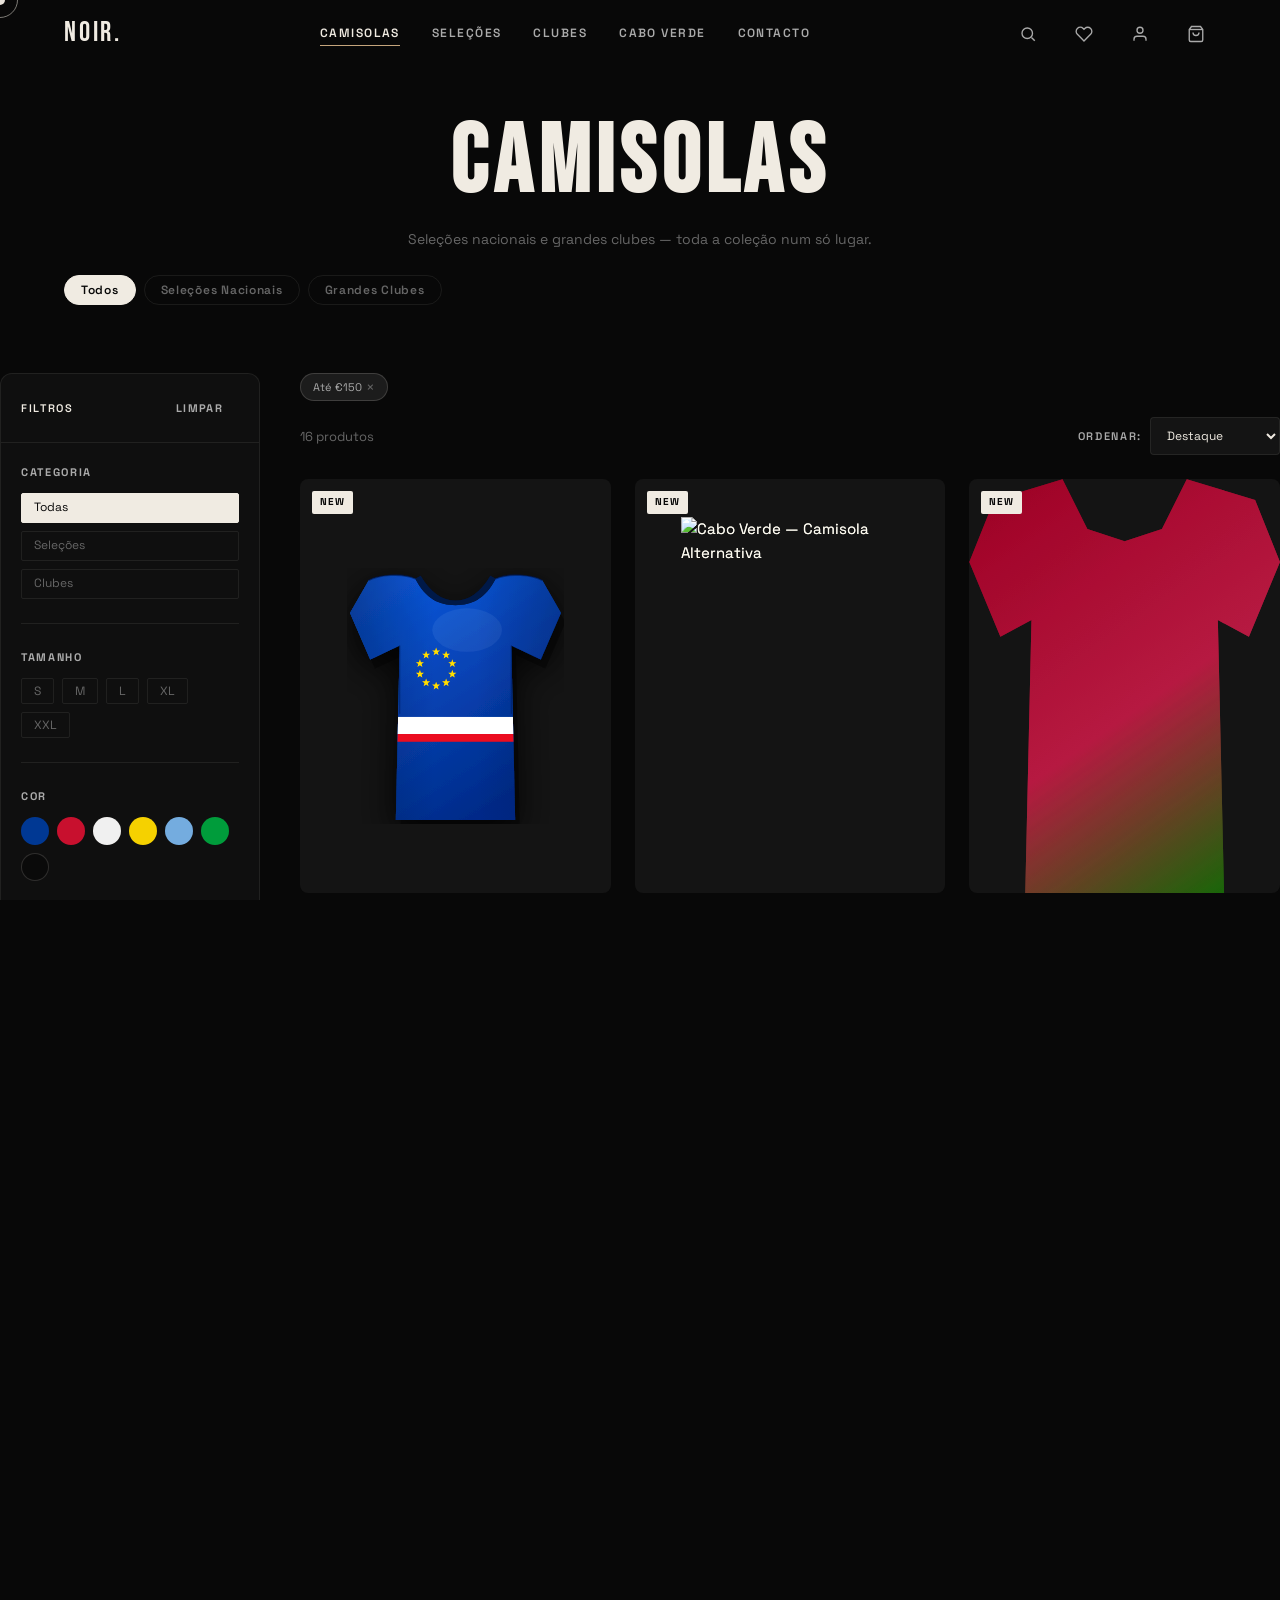
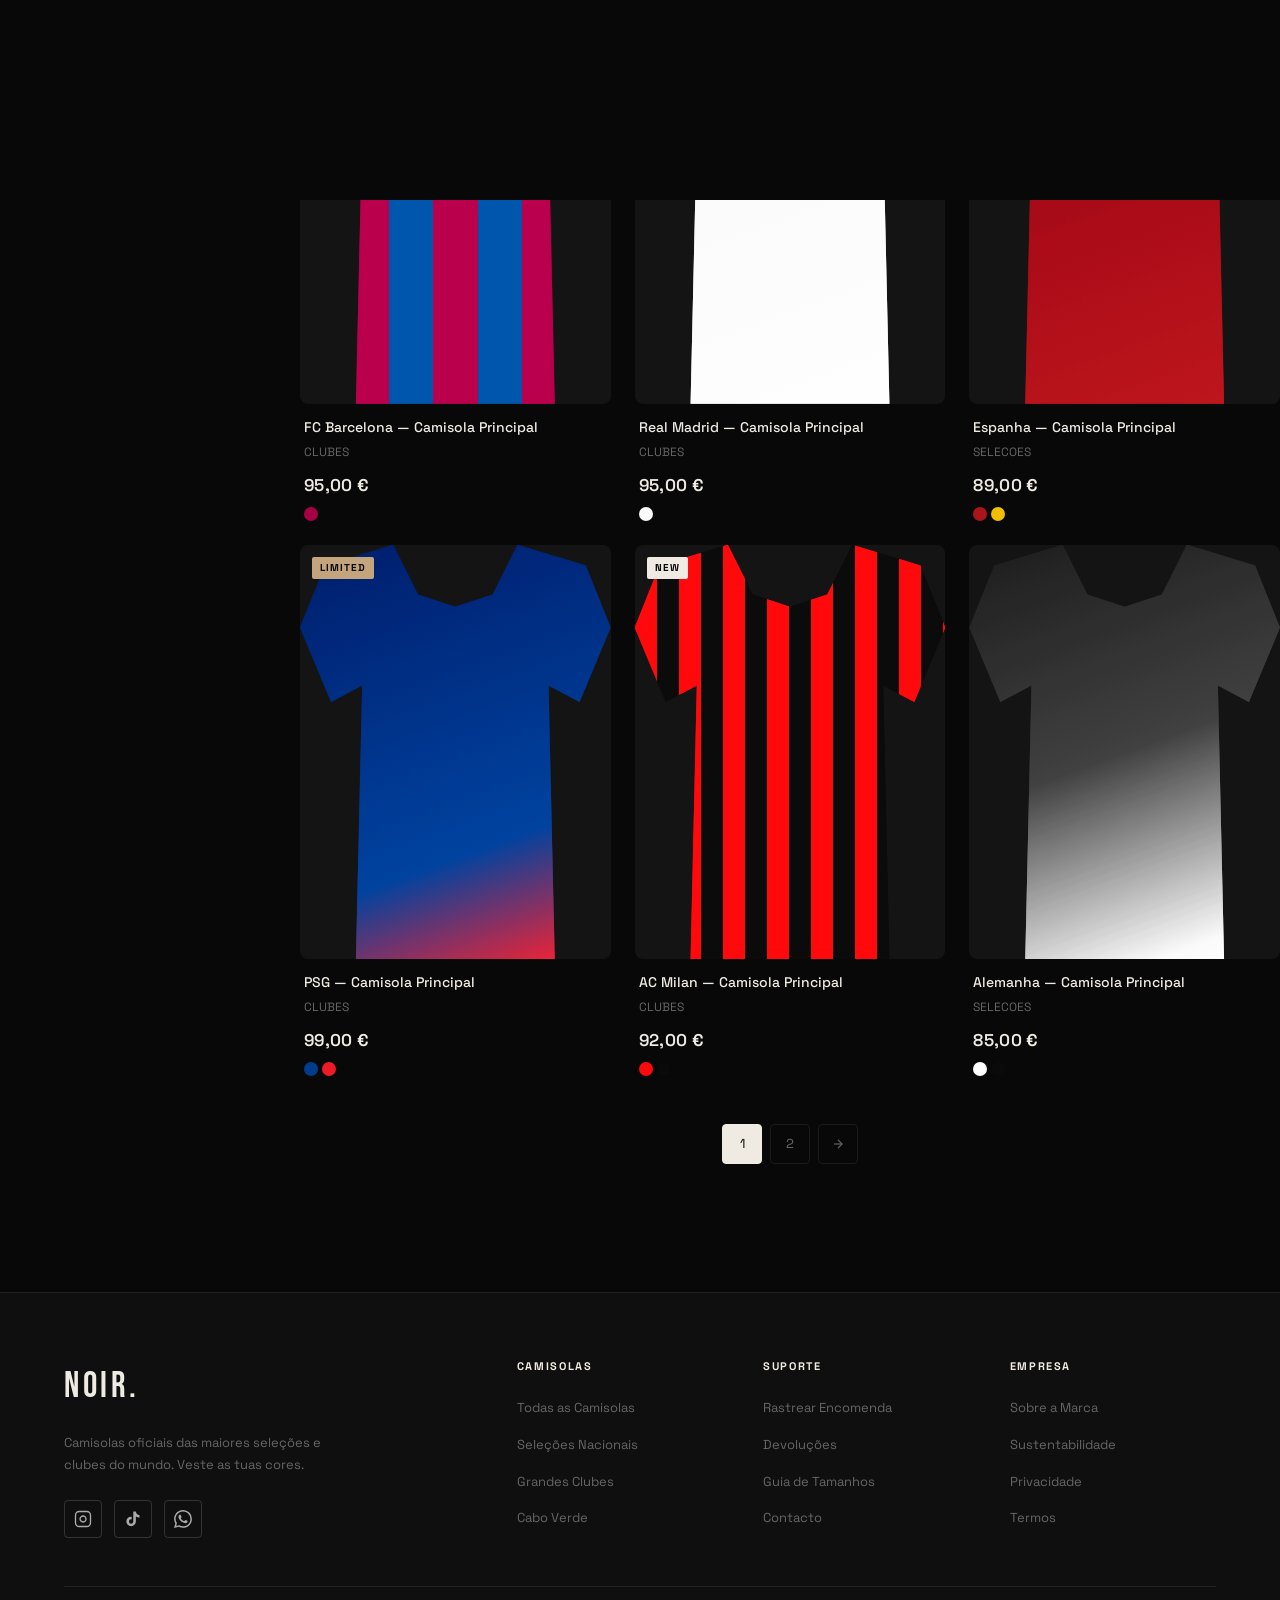
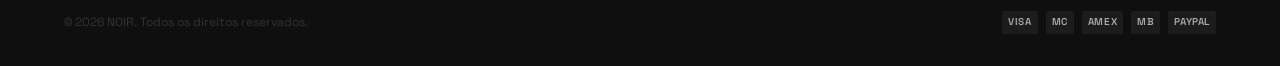
==== commit a800807b: "Upadte" ====
--- a/shop.html
+++ b/shop.html
@@ -3,8 +3,8 @@
 <head>
   <meta charset="UTF-8">
   <meta name="viewport" content="width=device-width, initial-scale=1.0">
-  <title>Loja — NOIR.</title>
-  <meta name="description" content="Explora toda a coleção NOIR. Filtra por categoria, cor, tamanho e preço.">
+  <title>Camisolas de Futebol — NOIR.</title>
+  <meta name="description" content="Camisolas oficiais de futebol — seleções e clubes. Cabo Verde, Portugal, Brasil, Barcelona, Real Madrid e muito mais.">
   <link rel="preconnect" href="https://fonts.googleapis.com">
   <link rel="stylesheet" href="css/main.css">
   <link rel="stylesheet" href="css/animations.css">
@@ -123,8 +123,8 @@
 <!-- Page Header -->
 <div class="page-header" style="padding-bottom:var(--s6)">
   <div class="container">
-    <h1 class="page-header-title">Loja</h1>
-    <p class="page-header-sub">Toda a coleção NOIR. em um lugar.</p>
+    <h1 class="page-header-title">Camisolas</h1>
+    <p class="page-header-sub">Seleções nacionais e grandes clubes — toda a coleção num só lugar.</p>
   </div>
 </div>
 
@@ -132,11 +132,8 @@
 <div class="container">
   <div class="cat-pills" id="catPills">
     <button class="cat-pill" data-filter-cat="">Todos</button>
-    <button class="cat-pill" data-filter-cat="tshirts">T-Shirts & Tops</button>
-    <button class="cat-pill" data-filter-cat="hoodies">Hoodies & Fleece</button>
-    <button class="cat-pill" data-filter-cat="pants">Calças & Shorts</button>
-    <button class="cat-pill" data-filter-cat="outerwear">Casacos</button>
-    <button class="cat-pill" data-filter-cat="accessories">Acessórios</button>
+    <button class="cat-pill" data-filter-cat="selecoes">Seleções Nacionais</button>
+    <button class="cat-pill" data-filter-cat="clubes">Grandes Clubes</button>
   </div>
 </div>
 
@@ -153,75 +150,60 @@
         </div>
         <div class="filter-panel-body">
 
-          <!-- Gender -->
-          <div class="filter-section">
-            <div class="filter-title">Género</div>
+          <!-- Categoria -->
+          <div class="filter-section">
+            <div class="filter-title">Categoria</div>
             <div class="filter-options">
-              <label class="filter-option">
-                <input type="radio" name="gender" data-filter-gender="" style="display:none" checked>
-                <span class="filter-size-chip" data-filter-gender="">Todos</span>
-              </label>
-              <label class="filter-option">
-                <input type="radio" name="gender" data-filter-gender="men" style="display:none">
-                <span class="filter-size-chip" data-filter-gender="men">Homem</span>
-              </label>
-              <label class="filter-option">
-                <input type="radio" name="gender" data-filter-gender="women" style="display:none">
-                <span class="filter-size-chip" data-filter-gender="women">Mulher</span>
-              </label>
-            </div>
-          </div>
-          <hr class="divider">
-
-          <!-- Sizes -->
+              <span class="filter-size-chip" data-filter-cat="">Todas</span>
+              <span class="filter-size-chip" data-filter-cat="selecoes">Seleções</span>
+              <span class="filter-size-chip" data-filter-cat="clubes">Clubes</span>
+            </div>
+          </div>
+          <hr class="divider">
+
+          <!-- Tamanho -->
           <div class="filter-section">
             <div class="filter-title">Tamanho</div>
             <div class="filter-size-options">
-              <button class="filter-size-chip" data-filter-size="XS">XS</button>
               <button class="filter-size-chip" data-filter-size="S">S</button>
               <button class="filter-size-chip" data-filter-size="M">M</button>
               <button class="filter-size-chip" data-filter-size="L">L</button>
               <button class="filter-size-chip" data-filter-size="XL">XL</button>
               <button class="filter-size-chip" data-filter-size="XXL">XXL</button>
-              <button class="filter-size-chip" data-filter-size="28">28</button>
-              <button class="filter-size-chip" data-filter-size="30">30</button>
-              <button class="filter-size-chip" data-filter-size="32">32</button>
-            </div>
-          </div>
-          <hr class="divider">
-
-          <!-- Colors -->
+            </div>
+          </div>
+          <hr class="divider">
+
+          <!-- Cor da camisola -->
           <div class="filter-section">
             <div class="filter-title">Cor</div>
             <div class="filter-color-options">
-              <div class="filter-color-swatch" data-filter-color="Black" style="background:#0a0a0a;border:1px solid var(--border-2)" title="Black"></div>
-              <div class="filter-color-swatch" data-filter-color="White" style="background:#f0ebe2" title="White"></div>
-              <div class="filter-color-swatch" data-filter-color="Ash" style="background:#888" title="Ash"></div>
-              <div class="filter-color-swatch" data-filter-color="Charcoal" style="background:#333" title="Charcoal"></div>
-              <div class="filter-color-swatch" data-filter-color="Navy" style="background:#0f1a2e" title="Navy"></div>
-              <div class="filter-color-swatch" data-filter-color="Olive" style="background:#4a4a2a" title="Olive"></div>
-              <div class="filter-color-swatch" data-filter-color="Cream" style="background:#f0e8d6" title="Cream"></div>
-              <div class="filter-color-swatch" data-filter-color="Stone" style="background:#c8b89a" title="Stone"></div>
-            </div>
-          </div>
-          <hr class="divider">
-
-          <!-- Price -->
-          <div class="filter-section">
-            <div class="filter-title">Preço máximo: <span id="priceVal" style="color:var(--text);font-weight:600">€300</span></div>
-            <input type="range" id="priceRange" min="20" max="300" value="300" step="10">
-          </div>
-          <hr class="divider">
-
-          <!-- Collection -->
+              <div class="filter-color-swatch" data-filter-color="Azul"        style="background:#003893"  title="Azul"></div>
+              <div class="filter-color-swatch" data-filter-color="Vermelho"    style="background:#C8102E"  title="Vermelho"></div>
+              <div class="filter-color-swatch" data-filter-color="Branco"      style="background:#F0F0F0;border:1px solid var(--border-2)" title="Branco"></div>
+              <div class="filter-color-swatch" data-filter-color="Amarelo"     style="background:#F5D100"  title="Amarelo"></div>
+              <div class="filter-color-swatch" data-filter-color="Azul Celeste" style="background:#74ACDF" title="Azul Celeste"></div>
+              <div class="filter-color-swatch" data-filter-color="Verde"       style="background:#009C3B"  title="Verde"></div>
+              <div class="filter-color-swatch" data-filter-color="Preto"       style="background:#0a0a0a;border:1px solid var(--border-2)" title="Preto"></div>
+            </div>
+          </div>
+          <hr class="divider">
+
+          <!-- Preço -->
+          <div class="filter-section">
+            <div class="filter-title">Preço máximo: <span id="priceVal" style="color:var(--text);font-weight:600">€150</span></div>
+            <input type="range" id="priceRange" min="50" max="150" value="150" step="5">
+          </div>
+          <hr class="divider">
+
+          <!-- Coleção -->
           <div class="filter-section">
             <div class="filter-title">Coleção</div>
             <div class="filter-options">
-              <button class="filter-size-chip" data-filter-cat="" style="margin-bottom:4px">Todas</button>
-              <button class="filter-size-chip" onclick="shopState.collection='new-season';shopState.page=1;renderShopGrid()">New Season</button>
-              <button class="filter-size-chip" onclick="shopState.collection='essentials';shopState.page=1;renderShopGrid()">Essentials</button>
-              <button class="filter-size-chip" onclick="shopState.collection='summer-drop';shopState.page=1;renderShopGrid()">Summer Drop</button>
-              <button class="filter-size-chip" onclick="shopState.collection='limited';shopState.page=1;renderShopGrid()">Limited</button>
+              <button class="filter-size-chip" onclick="shopState.collection='';shopState.page=1;renderShopGrid()" style="margin-bottom:4px">Todas</button>
+              <button class="filter-size-chip" onclick="shopState.collection='cabo-verde';shopState.page=1;renderShopGrid()">Cabo Verde</button>
+              <button class="filter-size-chip" onclick="shopState.collection='selecoes';shopState.page=1;renderShopGrid()">Seleções</button>
+              <button class="filter-size-chip" onclick="shopState.collection='clubes';shopState.page=1;renderShopGrid()">Grandes Clubes</button>
             </div>
           </div>
 
--- a/css/main.css
+++ b/css/main.css
@@ -879,13 +879,38 @@
 }
 .color-dot:hover, .color-dot.active { border-color: var(--text); transform: scale(1.2); }
 
-/* Product placeholder gradients */
+/* Product placeholder */
 .product-placeholder {
   width: 100%; height: 100%;
   display: flex;
   align-items: center;
   justify-content: center;
 }
+
+/* Jersey silhouette clip-path for product cards */
+.product-card-media .product-placeholder,
+.cart-item-img .product-placeholder {
+  clip-path: polygon(
+    30% 0%, 8% 5%, 0% 20%, 10% 38%, 20% 34%,
+    18% 100%, 82% 100%, 80% 34%, 90% 38%,
+    100% 20%, 92% 5%, 70% 0%,
+    62% 12%, 50% 15%, 38% 12%
+  );
+}
+
+/* Collection card jersey image */
+.collection-card-jersey { background: var(--bg-3); }
+.collection-jersey-img {
+  width: 100%; height: 100%;
+  object-fit: contain;
+  padding: 18% 20% 8%;
+  transition: transform var(--t3);
+}
+.collection-card:hover .collection-jersey-img {
+  transform: scale(1.06) translateY(-4px);
+}
+
+/* Legacy neutral shades (fallback) */
 .ph-1 { background: linear-gradient(160deg, #141418 0%, #22222a 100%); }
 .ph-2 { background: linear-gradient(160deg, #180f0a 0%, #2d1c10 100%); }
 .ph-3 { background: linear-gradient(160deg, #0a1410 0%, #162819 100%); }
@@ -894,6 +919,47 @@
 .ph-6 { background: linear-gradient(160deg, #141818 0%, #1f2828 100%); }
 .ph-7 { background: linear-gradient(160deg, #141010 0%, #261c1c 100%); }
 .ph-8 { background: linear-gradient(160deg, #0f1418 0%, #1a2330 100%); }
+
+/* ---- Team-specific jersey colors ---- */
+
+/* Cabo Verde */
+.ph-cv-blue  { background: linear-gradient(160deg, #002060 0%, #0047B0 100%); }
+.ph-cv-white { background: linear-gradient(160deg, #E8ECF8 0%, #FFFFFF 100%); }
+
+/* Seleções Nacionais */
+.ph-portugal  { background: linear-gradient(145deg, #8B0020 0%, #A2173A 55%, #006600 100%); }
+.ph-france    { background: linear-gradient(160deg, #001650 0%, #002776 100%); }
+.ph-germany   { background: linear-gradient(160deg, #1a1a1a 0%, #3a3a3a 50%, #ffffff 100%); }
+.ph-italy     { background: linear-gradient(160deg, #001a80 0%, #003399 100%); }
+.ph-espanha   { background: linear-gradient(160deg, #820010 0%, #AA151B 100%); }
+.ph-brasil    { background: linear-gradient(145deg, #005C1E 0%, #009C3B 40%, #F5D100 100%); }
+.ph-argentina { background: linear-gradient(160deg, #4a8acc 0%, #74ACDF 50%, #ffffff 100%); }
+
+/* Clubes */
+.ph-barca    {
+  background: linear-gradient(
+    90deg,
+    #004D98 0%, #004D98 14.28%,
+    #A50044 14.28%, #A50044 28.57%,
+    #004D98 28.57%, #004D98 42.86%,
+    #A50044 42.86%, #A50044 57.14%,
+    #004D98 57.14%, #004D98 71.42%,
+    #A50044 71.42%, #A50044 85.71%,
+    #004D98 85.71%, #004D98 100%
+  );
+}
+.ph-madrid   { background: linear-gradient(160deg, #D0D0D8 0%, #F8F8FA 100%); }
+.ph-manu     { background: linear-gradient(160deg, #8B0000 0%, #DA020E 100%); }
+.ph-psg      { background: linear-gradient(160deg, #001a60 0%, #003C8E 70%, #ED1C24 100%); }
+.ph-liverpool { background: linear-gradient(160deg, #8B0010 0%, #C8102E 100%); }
+.ph-milan    {
+  background: repeating-linear-gradient(
+    90deg,
+    #FB090B 0px, #FB090B 22px,
+    #0a0a0a 22px, #0a0a0a 44px
+  );
+}
+.ph-city     { background: linear-gradient(160deg, #3a8ab0 0%, #6CABDD 100%); }
 
 /* ============================================================
    FORMS
